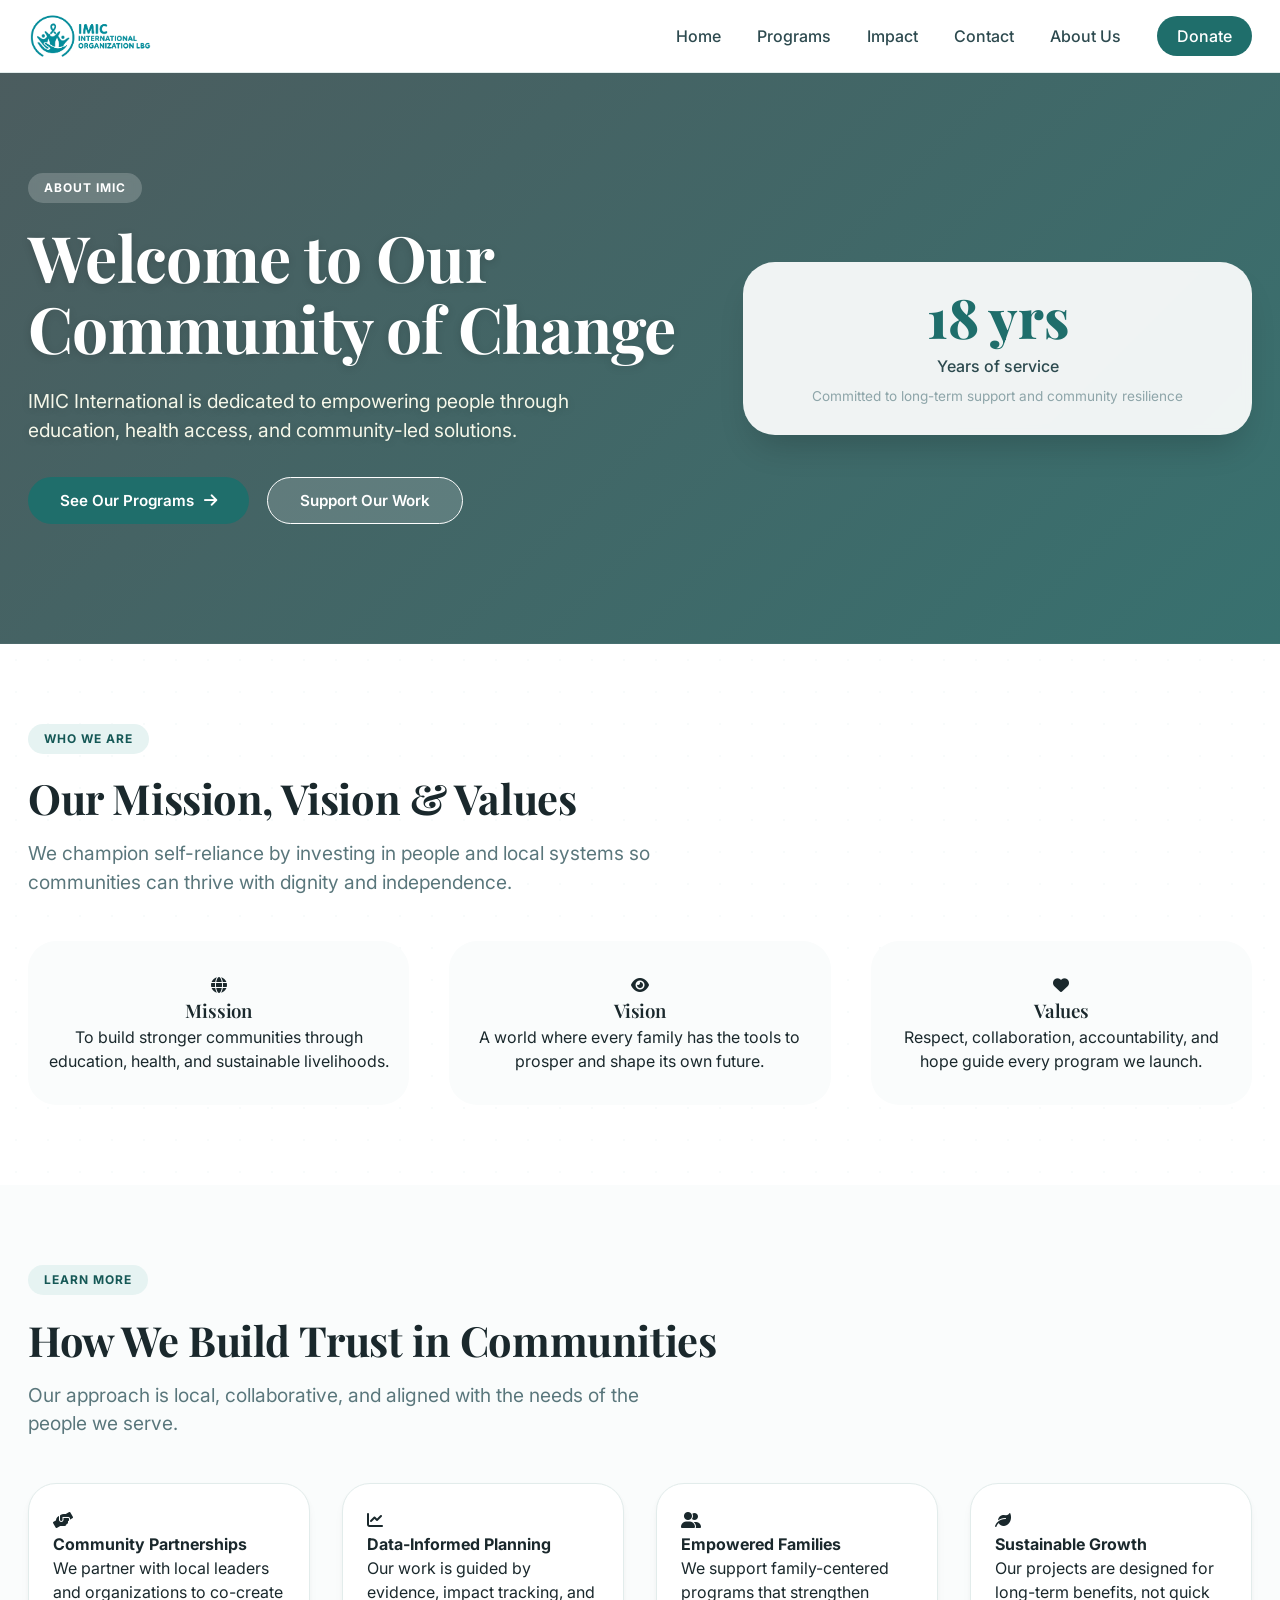
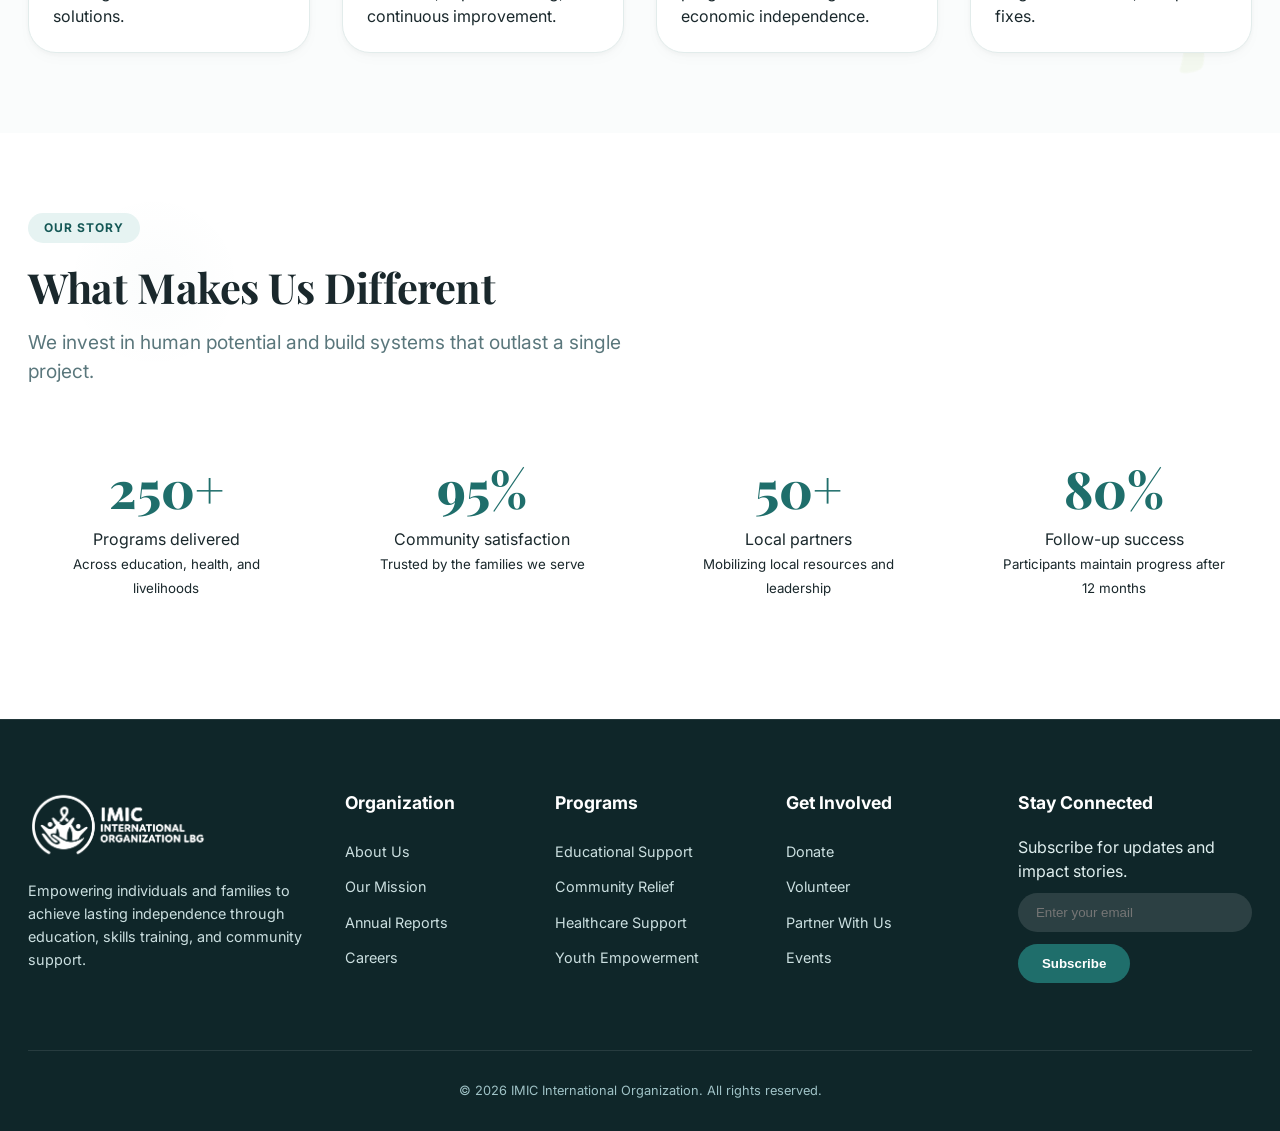
==== about.html @ 266894a5 "other pages added" ====
<!DOCTYPE html>
<html lang="en">
<head>
  <meta charset="UTF-8" />
  <meta name="viewport" content="width=device-width, initial-scale=1.0, viewport-fit=cover" />
  <meta name="description" content="About IMIC International Organization — our mission, values, and community-centered approach to sustainable change." />
  <title>IMIC | About Us</title>
  <link rel="preconnect" href="https://fonts.googleapis.com">
  <link rel="preconnect" href="https://fonts.gstatic.com" crossorigin>
  <link href="https://fonts.googleapis.com/css2?family=Inter:opsz,wght@14..32,300;14..32,400;14..32,500;14..32,600;14..32,700;14..32,800&family=Playfair+Display:ital,wght@0,400;0,500;0,600;0,700;1,400&display=swap" rel="stylesheet">
  <link rel="stylesheet" href="https://cdnjs.cloudflare.com/ajax/libs/font-awesome/6.0.0-beta3/css/all.min.css">
  <link rel="stylesheet" href="./styles.css">
</head>
<body>
<header class="navbar">
  <div class="container nav-container">
    <div class="logo">
      <a href="index.html"><img src="./logo-full-colour.png" alt="IMIC Logo"></a>
    </div>
    <button class="mobile-toggle" id="mobileToggle" aria-label="Menu"><i class="fas fa-bars"></i></button>
    <div class="nav-links" id="navLinks">
      <a href="index.html">Home</a>
      <a href="programs.html">Programs</a>
      <a href="impact.html">Impact</a>
      <a href="contact.html">Contact</a>
      <a href="about.html">About Us</a>
      <a href="donate.html" class="donate-nav">Donate</a>
    </div>
  </div>
</header>
<main>
  <section class="hero" style="background-image: linear-gradient(135deg, rgba(15,38,41,0.75) 0%, rgba(21,88,86,0.85) 100%), url('https://images.pexels.com/photos/415829/pexels-photo-415829.jpeg');">
    <div class="container hero-grid" data-reveal>
      <div class="hero-content">
        <div class="badge">About IMIC</div>
        <h1>Welcome to Our Community of Change</h1>
        <p>IMIC International is dedicated to empowering people through education, health access, and community-led solutions.</p>
        <div class="hero-buttons">
          <a href="programs.html" class="btn">See Our Programs <i class="fas fa-arrow-right"></i></a>
          <a href="donate.html" class="btn btn-outline" style="background: rgba(255,255,255,0.15); border-color: white; color: white;">Support Our Work</a>
        </div>
      </div>
      <div class="hero-stat">
        <div class="stat-number counter" data-target="18" data-suffix=" yrs">0</div>
        <div class="stat-label">Years of service</div>
        <div class="stat-desc">Committed to long-term support and community resilience</div>
      </div>
    </div>
  </section>
  <section class="section approach">
    <div class="container" data-reveal>
      <div class="badge">Who we are</div>
      <h2 class="section-title">Our Mission, Vision & Values</h2>
      <p class="section-sub">We champion self-reliance by investing in people and local systems so communities can thrive with dignity and independence.</p>
      <div class="approach-grid">
        <div class="approach-card"><i class="fas fa-globe"></i><h3>Mission</h3><p>To build stronger communities through education, health, and sustainable livelihoods.</p></div>
        <div class="approach-card"><i class="fas fa-eye"></i><h3>Vision</h3><p>A world where every family has the tools to prosper and shape its own future.</p></div>
        <div class="approach-card"><i class="fas fa-heart"></i><h3>Values</h3><p>Respect, collaboration, accountability, and hope guide every program we launch.</p></div>
      </div>
    </div>
  </section>
  <section class="section programs">
    <div class="container" data-reveal>
      <div class="badge">Learn more</div>
      <h2 class="section-title">How We Build Trust in Communities</h2>
      <p class="section-sub">Our approach is local, collaborative, and aligned with the needs of the people we serve.</p>
      <div class="programs-grid">
        <div class="program-card"><i class="fas fa-hands-helping"></i><h4>Community Partnerships</h4><p>We partner with local leaders and organizations to co-create solutions.</p></div>
        <div class="program-card"><i class="fas fa-chart-line"></i><h4>Data-Informed Planning</h4><p>Our work is guided by evidence, impact tracking, and continuous improvement.</p></div>
        <div class="program-card"><i class="fas fa-user-friends"></i><h4>Empowered Families</h4><p>We support family-centered programs that strengthen economic independence.</p></div>
        <div class="program-card"><i class="fas fa-leaf"></i><h4>Sustainable Growth</h4><p>Our projects are designed for long-term benefits, not quick fixes.</p></div>
      </div>
    </div>
  </section>
  <section class="section impact-stats">
    <div class="container" data-reveal>
      <div class="badge">Our story</div>
      <h2 class="section-title">What Makes Us Different</h2>
      <p class="section-sub">We invest in human potential and build systems that outlast a single project.</p>
      <div class="stats-container">
        <div class="stat-block"><div class="stat-main">250+</div><div>Programs delivered</div><small>Across education, health, and livelihoods</small></div>
        <div class="stat-block"><div class="stat-main">95%</div><div>Community satisfaction</div><small>Trusted by the families we serve</small></div>
        <div class="stat-block"><div class="stat-main">50+</div><div>Local partners</div><small>Mobilizing local resources and leadership</small></div>
        <div class="stat-block"><div class="stat-main">80%</div><div>Follow-up success</div><small>Participants maintain progress after 12 months</small></div>
      </div>
    </div>
  </section>
</main>
<footer class="site-footer">
  <div class="container">
    <div class="footer-grid-modern">
      <div class="footer-brand">
        <img src="./logo-white.png" alt="IMIC Logo">
        <p>Empowering individuals and families to achieve lasting independence through education, skills training, and community support.</p>
      </div>
      <div class="footer-col"><h4>Organization</h4><a href="about.html">About Us</a><a href="impact.html">Our Mission</a><a href="index.html">Annual Reports</a><a href="contact.html">Careers</a></div>
      <div class="footer-col"><h4>Programs</h4><a href="programs.html">Educational Support</a><a href="programs.html">Community Relief</a><a href="programs.html">Healthcare Support</a><a href="programs.html">Youth Empowerment</a></div>
      <div class="footer-col"><h4>Get Involved</h4><a href="donate.html">Donate</a><a href="contact.html">Volunteer</a><a href="contact.html">Partner With Us</a><a href="donate.html">Events</a></div>
      <div class="footer-newsletter"><h4>Stay Connected</h4><p>Subscribe for updates and impact stories.</p><div class="newsletter-form"><input type="email" placeholder="Enter your email" id="newsEmail"><button id="subscribeBtn">Subscribe</button></div></div>
    </div>
    <div class="footer-bottom"><div>© <span id="year"></span> IMIC International Organization. All rights reserved.</div></div>
  </div>
</footer>
<script src="./script.js"></script>
</body>
</html>
---- styles.css ----
/* ---------- RESET & VARIABLES ---------- */
* {
  margin: 0;
  padding: 0;
  box-sizing: border-box;
}

:root {
  --bg-white: #ffffff;
  --bg-soft: #fafcfc;
  --accent: #1f6e6b;
  --accent-dark: #155856;
  --accent-light: #e6f3f2;
  --ink: #1a282c;
  --ink-light: #2d4a4f;
  --muted: #5a777c;
  --muted-soft: #8ea5a9;
  --border: #e2eceb;
  --shadow-sm: 0 6px 14px rgba(0, 0, 0, 0.02), 0 2px 4px rgba(0, 0, 0, 0.03);
  --shadow-md: 0 20px 35px -12px rgba(0, 0, 0, 0.08);
  --radius-card: 28px;
  --radius-btn: 60px;
  --footer-dark: #0f2629;
}

body {
  font-family: 'Inter', system-ui, -apple-system, sans-serif;
  background: var(--bg-white);
  color: var(--ink);
  line-height: 1.5;
  scroll-behavior: smooth;
}

img {
  max-width: 100%;
  display: block;
  object-fit: cover;
}

a {
  text-decoration: none;
  color: inherit;
}

.container {
  max-width: 1280px;
  margin: 0 auto;
  padding: 0 28px;
  position: relative;
  z-index: 2;
}

/* Typography */
h1, h2, h3, .serif-heading {
  font-family: 'Playfair Display', Georgia, serif;
  font-weight: 600;
  letter-spacing: -0.01em;
}

.badge {
  display: inline-block;
  background: var(--accent-light);
  color: var(--accent-dark);
  font-size: 0.75rem;
  font-weight: 700;
  text-transform: uppercase;
  letter-spacing: 0.08em;
  padding: 6px 16px;
  border-radius: 40px;
  margin-bottom: 1.2rem;
}

.section {
  padding: 80px 0;
  position: relative;
  overflow: hidden;
}

.section-title {
  font-size: 2.6rem;
  font-weight: 700;
  line-height: 1.2;
  margin-bottom: 1rem;
  color: var(--ink);
}

.section-sub {
  font-size: 1.2rem;
  color: var(--muted);
  max-width: 650px;
  margin-bottom: 2.8rem;
}

/* Buttons */
.btn {
  display: inline-flex;
  align-items: center;
  gap: 10px;
  background: var(--accent);
  color: white;
  font-weight: 600;
  padding: 12px 32px;
  border-radius: var(--radius-btn);
  transition: all 0.25s;
  border: none;
  cursor: pointer;
  font-size: 0.95rem;
  line-height: 1.4;
}

.btn-outline {
  background: transparent;
  color: var(--accent);
  border: 1.5px solid var(--accent);
}

.btn-outline:hover {
  background: rgba(31, 110, 107, 0.06);
  transform: translateY(-2px);
}

.btn-light {
  background: white;
  color: var(--accent-dark);
  box-shadow: var(--shadow-sm);
}

.btn-light:hover {
  background: var(--bg-soft);
  transform: translateY(-2px);
}

.btn:hover {
  background: var(--accent-dark);
  transform: translateY(-2px);
}

/* ----- NAVBAR ----- */
.navbar {
  position: sticky;
  top: 0;
  background: rgba(255, 255, 255, 0.92);
  backdrop-filter: blur(14px);
  z-index: 100;
  border-bottom: 1px solid var(--border);
  padding: 12px 0;
}

.nav-container {
  display: flex;
  justify-content: space-between;
  align-items: center;
  flex-wrap: wrap;
}

.logo {
  display: flex;
  align-items: center;
}

.logo img {
  height: 48px;
  width: auto;
  max-width: 180px;
  object-fit: contain;
}

.nav-links {
  display: flex;
  gap: 36px;
  align-items: center;
}

.nav-links a {
  font-weight: 500;
  color: var(--ink-light);
  transition: color 0.2s;
}

.nav-links a:hover {
  color: var(--accent);
}

.donate-nav {
  background: var(--accent);
  color: white !important;
  padding: 8px 20px;
  border-radius: 40px;
  font-weight: 600;
}

.donate-nav:hover {
  background: var(--accent-dark);
  transform: translateY(-1px);
}

.mobile-toggle {
  display: none;
  font-size: 1.6rem;
  background: none;
  border: none;
  color: var(--ink);
  cursor: pointer;
}

/* ----- HERO ----- */
.hero {
  background: linear-gradient(135deg, rgba(15,38,41,0.65) 0%, rgba(21,88,86,0.75) 100%), url('https://images.pexels.com/photos/30415852/pexels-photo-30415852.jpeg');
  background-size: cover;
  background-position: center 35%;
  background-repeat: no-repeat;
  padding: 100px 0 120px;
  position: relative;
  color: white;
}

.hero .badge {
  background: rgba(255, 255, 255, 0.2);
  color: white;
  backdrop-filter: blur(4px);
}

.hero-content h1,
.hero-content p {
  color: white;
  text-shadow: 0 2px 8px rgba(0,0,0,0.15);
}

.hero-content p {
  color: rgba(255,255,240,0.95);
}

.hero-stat {
  background: rgba(255, 255, 255, 0.92);
  backdrop-filter: blur(4px);
  border: none;
  box-shadow: 0 20px 35px -12px rgba(0, 0, 0, 0.2);
}

.hero-grid {
  display: flex;
  flex-wrap: wrap;
  align-items: center;
  justify-content: space-between;
  gap: 48px;
}

.hero-content {
  flex: 1.2;
}

.hero-content h1 {
  font-size: clamp(42px, 5vw, 68px);
  font-weight: 700;
  line-height: 1.1;
  margin-bottom: 24px;
}

.hero-content p {
  font-size: 1.2rem;
  max-width: 550px;
  margin-bottom: 32px;
}

.hero-buttons {
  display: flex;
  flex-wrap: wrap;
  gap: 18px;
}

.hero-stat {
  flex: 0.8;
  padding: 28px 32px;
  border-radius: 32px;
  text-align: center;
}

.stat-number {
  font-family: 'Playfair Display', serif;
  font-size: 3.4rem;
  font-weight: 800;
  color: var(--accent);
  line-height: 1;
}

.stat-label {
  font-weight: 500;
  color: var(--ink-light);
  margin-top: 10px;
}

.stat-desc {
  font-size: 0.85rem;
  color: var(--muted-soft);
  margin-top: 8px;
}

/* ----- DECORATIVE ILLUSTRATIONS (subtle organic shapes & patterns) ----- */
.bg-blob-1 {
  position: absolute;
  top: 20%;
  left: -5%;
  width: 300px;
  height: 300px;
  background: radial-gradient(circle, rgba(31,110,107,0.03) 0%, rgba(31,110,107,0) 70%);
  border-radius: 50%;
  z-index: 0;
  pointer-events: none;
}

.bg-blob-2 {
  position: absolute;
  bottom: 10%;
  right: -2%;
  width: 400px;
  height: 400px;
  background: radial-gradient(circle, rgba(31,110,107,0.04) 0%, rgba(31,110,107,0) 70%);
  border-radius: 60% 40% 50% 50%;
  filter: blur(40px);
  z-index: 0;
  pointer-events: none;
}

.bg-blob-3 {
  position: absolute;
  top: 40%;
  right: 15%;
  width: 200px;
  height: 200px;
  background: radial-gradient(circle, rgba(230,243,242,0.5) 0%, rgba(230,243,242,0) 80%);
  border-radius: 50%;
  filter: blur(30px);
  z-index: 0;
}

.wave-divider {
  position: absolute;
  bottom: 0;
  left: 0;
  width: 100%;
  height: 60px;
  background: url('data:image/svg+xml;utf8,<svg xmlns="http://www.w3.org/2000/svg" viewBox="0 0 1200 120" preserveAspectRatio="none"><path d="M0,0V46.29c47.79,22.2,103.59,32.17,158,28,70.36-5.37,136.33-33.31,206.8-37.5C438.64,32.43,512.34,53.67,583,72.05c69.27,18,138.3,24.88,209.4,13.08,36.15-6,69.85-17.84,104.45-29.34C989.49,25,1113-14.29,1200,52.47V0Z" fill="%23fafcfc" opacity="0.6"></path></svg>');
  background-size: cover;
  background-repeat: no-repeat;
  pointer-events: none;
  z-index: 1;
}

/* approach section subtle pattern */
.approach::before {
  content: '';
  position: absolute;
  top: 0;
  left: 0;
  width: 100%;
  height: 100%;
  background-image: radial-gradient(var(--accent-light) 1px, transparent 1px);
  background-size: 32px 32px;
  opacity: 0.3;
  pointer-events: none;
  z-index: 0;
}

/* Programs section leaf / abstract illustration */
.programs::after {
  content: '🌱';
  font-size: 140px;
  position: absolute;
  bottom: 20px;
  right: 20px;
  opacity: 0.06;
  pointer-events: none;
  transform: rotate(-10deg);
  font-family: monospace;
}

/* Impact section small floating circles */
.impact-stats {
  position: relative;
}
.impact-stats::before {
  content: '';
  position: absolute;
  top: 10%;
  left: 5%;
  width: 180px;
  height: 180px;
  background: radial-gradient(circle, rgba(31,110,107,0.02) 0%, transparent 70%);
  border-radius: 50%;
  z-index: 0;
}

/* gallery section soft brush stroke */
.gallery::before {
  content: '';
  position: absolute;
  bottom: 0;
  left: 0;
  width: 100%;
  height: 100%;
  background: url('data:image/svg+xml;utf8,<svg xmlns="http://www.w3.org/2000/svg" viewBox="0 0 200 200" opacity="0.05"><path fill="%231f6e6b" d="M42.5,58.3c8.5-11,19.2-18.4,32.5-22.6c13.2-4.2,27.1-4.8,40.5-1.4c13.4,3.4,25.5,10.5,35.1,20.5c9.6,10,16.8,22.4,20.5,36c3.7,13.6,3.5,28.4-0.5,41.8c-4,13.4-11.5,25.2-21.5,34.5c-10,9.3-22.2,16.2-35.9,19.5c-13.7,3.3-28.7,3-42.5-0.8c-13.8-3.8-26-11.2-36-21.5c-10-10.3-17.3-23.2-21-37.5c-3.7-14.3-3.7-30,0-44c3.7-14,11-26.4,21.5-36C32,68,36.5,62.5,42.5,58.3z"/></svg>') repeat;
  background-size: 45px;
  pointer-events: none;
  opacity: 0.2;
  z-index: 0;
}

/* Approach Section (4 pillars) */
.approach {
  background: var(--bg-white);
  position: relative;
}

.approach-grid {
  display: grid;
  grid-template-columns: repeat(auto-fit, minmax(240px, 1fr));
  gap: 40px;
  margin-top: 20px;
  position: relative;
  z-index: 2;
}

.approach-card {
  text-align: center;
  padding: 32px 16px;
  background: var(--bg-soft);
  border-radius: 28px;
  transition: all 0.25s;
  backdrop-filter: blur(2px);
}

/* Programs Section */
.programs {
  background: var(--bg-soft);
  position: relative;
}

.programs-grid {
  display: grid;
  grid-template-columns: repeat(auto-fill, minmax(280px, 1fr));
  gap: 32px;
  margin-top: 16px;
  position: relative;
  z-index: 2;
}

.program-card {
  background: white;
  border-radius: 28px;
  padding: 24px;
  box-shadow: var(--shadow-sm);
  border: 1px solid var(--border);
  transition: all 0.25s;
}

/* Impact Metrics */
.impact-stats {
  background: white;
  position: relative;
}

.stats-container {
  display: grid;
  grid-template-columns: repeat(auto-fit, minmax(200px, 1fr));
  gap: 40px;
  text-align: center;
  margin: 40px 0 20px;
  position: relative;
  z-index: 2;
}

.stat-block {
  padding: 20px;
}

.stat-main {
  font-family: 'Playfair Display', serif;
  font-size: 3.2rem;
  font-weight: 800;
  color: var(--accent);
}

.impact-note {
  background: var(--bg-soft);
  border-radius: 48px;
  padding: 40px;
  margin-top: 48px;
  text-align: center;
  position: relative;
  z-index: 2;
}

/* GALLERY CAROUSEL */
.gallery {
  background: var(--bg-soft);
  position: relative;
}

.carousel-wrapper {
  position: relative;
  width: 100%;
  overflow: hidden;
  border-radius: 32px;
  background: #f0f3f3;
  margin-top: 20px;
  z-index: 2;
}

.carousel-track {
  display: flex;
  transition: transform 0.5s cubic-bezier(0.2, 0.9, 0.4, 1);
  gap: 24px;
}

.carousel-slide {
  flex: 0 0 calc((100% - 48px) / 3);
  aspect-ratio: 4 / 3;
  border-radius: 24px;
  overflow: hidden;
  box-shadow: var(--shadow-sm);
}

.carousel-slide img {
  width: 100%;
  height: 100%;
  object-fit: cover;
  transition: transform 0.4s;
}

.carousel-btn {
  position: absolute;
  top: 50%;
  transform: translateY(-50%);
  background: rgba(0, 0, 0, 0.5);
  backdrop-filter: blur(8px);
  color: white;
  border: none;
  font-size: 1.6rem;
  cursor: pointer;
  padding: 12px 16px;
  border-radius: 60px;
  transition: all 0.2s;
  z-index: 5;
}

.carousel-btn:hover {
  background: var(--accent);
}

.carousel-btn-prev { left: 20px; }
.carousel-btn-next { right: 20px; }

.carousel-dots {
  display: flex;
  justify-content: center;
  gap: 12px;
  margin-top: 32px;
  z-index: 2;
  position: relative;
}

.dot {
  width: 10px;
  height: 10px;
  background: #cbdcdd;
  border-radius: 50%;
  cursor: pointer;
}

.dot.active {
  background: var(--accent);
  width: 28px;
  border-radius: 12px;
}

/* Responsive carousel */
@media (max-width: 1000px) {
  .carousel-slide { flex: 0 0 calc((100% - 24px) / 2); }
}
@media (max-width: 700px) {
  .carousel-slide { flex: 0 0 100%; }
  .carousel-btn { font-size: 1.2rem; padding: 8px 12px; }
}

/* CTA Section */
.cta-section {
  background: linear-gradient(115deg, #ffffff 0%, #f2f7f6 100%);
  text-align: center;
  position: relative;
}
.cta-section::after {
  content: '✦';
  font-size: 180px;
  position: absolute;
  bottom: 0;
  left: 10%;
  opacity: 0.03;
  pointer-events: none;
  font-weight: 100;
}

.cta-box {
  max-width: 800px;
  margin: 0 auto;
  position: relative;
  z-index: 2;
}

/* FOOTER */
.site-footer {
  background: var(--footer-dark);
  color: #e0efef;
  padding: 70px 0 30px;
  border-top: 1px solid rgba(255, 255, 255, 0.08);
}

.footer-grid-modern {
  display: grid;
  grid-template-columns: 1.3fr 0.8fr 0.9fr 0.9fr 1.1fr;
  gap: 40px;
  margin-bottom: 55px;
}

.footer-brand img {
  max-width: 180px;
  height: auto;
  margin-bottom: 20px;
  object-fit: contain;
}

.footer-brand p {
  line-height: 1.6;
  margin-bottom: 24px;
  color: #cbdfe0;
  font-size: 0.9rem;
  max-width: 280px;
}

.contact-info p {
  display: flex;
  align-items: center;
  gap: 12px;
  margin-bottom: 12px;
  font-size: 0.9rem;
  color: #cbdfe0;
}

.contact-info i {
  width: 24px;
  color: var(--accent-light);
}

.footer-col h4 {
  font-size: 1.1rem;
  font-weight: 700;
  margin-bottom: 24px;
  color: white;
}

.footer-col a {
  display: block;
  color: #cbdfe0;
  margin-bottom: 14px;
  font-size: 0.9rem;
}

.footer-col a:hover { color: white; transform: translateX(3px); display: inline-block; }

.footer-newsletter h4 {
  font-size: 1.1rem;
  font-weight: 700;
  margin-bottom: 18px;
  color: white;
}

.newsletter-form {
  display: flex;
  flex-wrap: wrap;
  gap: 12px;
  margin-top: 10px;
}

.newsletter-form input {
  flex: 1;
  padding: 12px 18px;
  border-radius: 60px;
  border: none;
  background: rgba(255, 255, 255, 0.12);
  color: white;
}

.newsletter-form button {
  background: var(--accent);
  border: none;
  padding: 12px 24px;
  border-radius: 60px;
  color: white;
  font-weight: 600;
  cursor: pointer;
}

.social-icons {
  display: flex;
  gap: 18px;
  margin-top: 24px;
}

.social-icons a {
  background: rgba(255, 255, 255, 0.1);
  width: 38px;
  height: 38px;
  border-radius: 50%;
  display: inline-flex;
  align-items: center;
  justify-content: center;
  transition: all 0.25s;
}

.social-icons a:hover {
  background: var(--accent);
  transform: translateY(-3px);
}

.footer-bottom {
  border-top: 1px solid rgba(255, 255, 255, 0.1);
  padding-top: 30px;
  text-align: center;
  font-size: 0.8rem;
  color: #9fc2c6;
}

/* Responsive */
@media (max-width: 1100px) { .footer-grid-modern { grid-template-columns: repeat(2, 1fr); gap: 40px; } }
@media (max-width: 760px) { .footer-grid-modern { grid-template-columns: 1fr; } }
@media (max-width: 900px) {
  .nav-links {
    display: none;
    flex-direction: column;
    width: 100%;
    background: white;
    padding: 24px;
    border-radius: 28px;
    margin-top: 20px;
  }
  .nav-links.show { display: flex; }
  .mobile-toggle { display: block; }
  .hero-grid { flex-direction: column; }
  .section-title { font-size: 2rem; }
}

/* Reveal animation */
[data-reveal] {
  opacity: 0;
  transform: translateY(20px);
  transition: opacity 0.7s ease, transform 0.7s ease;
}
.revealed { opacity: 1; transform: translateY(0); }
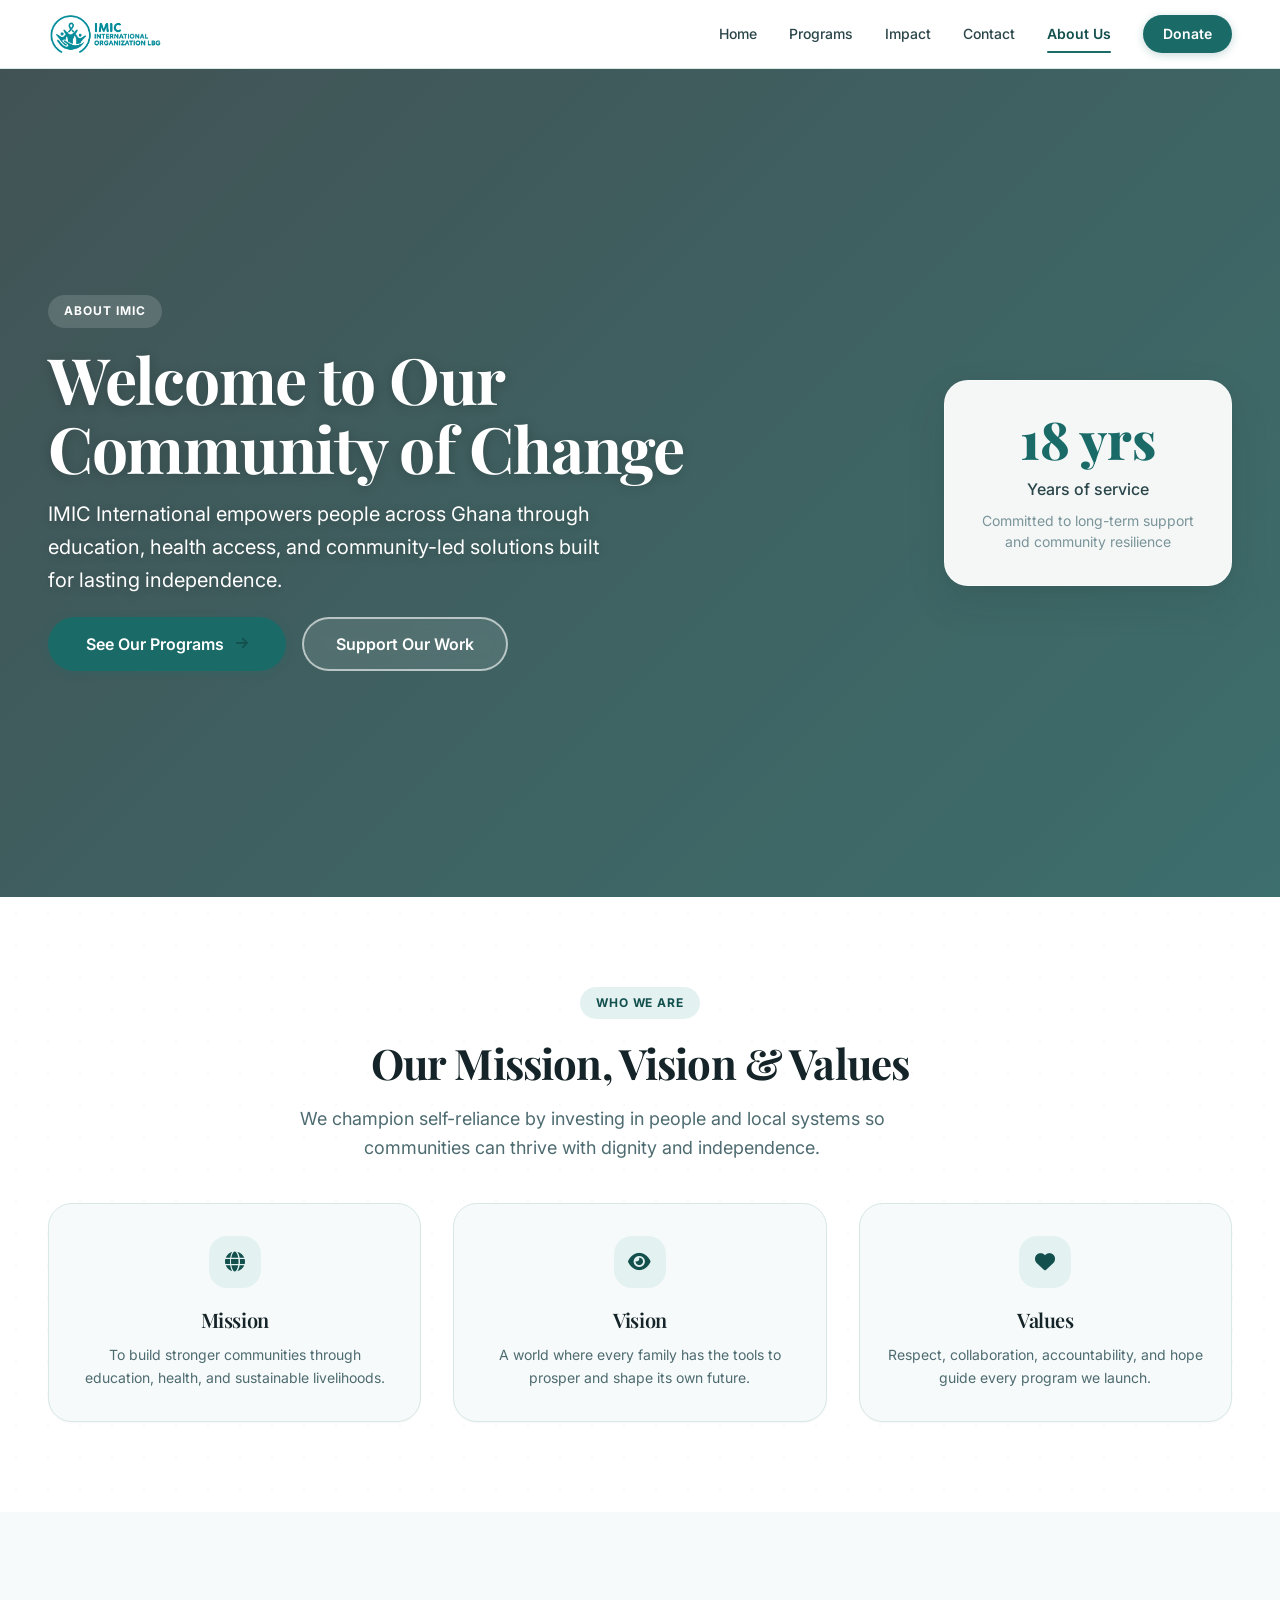
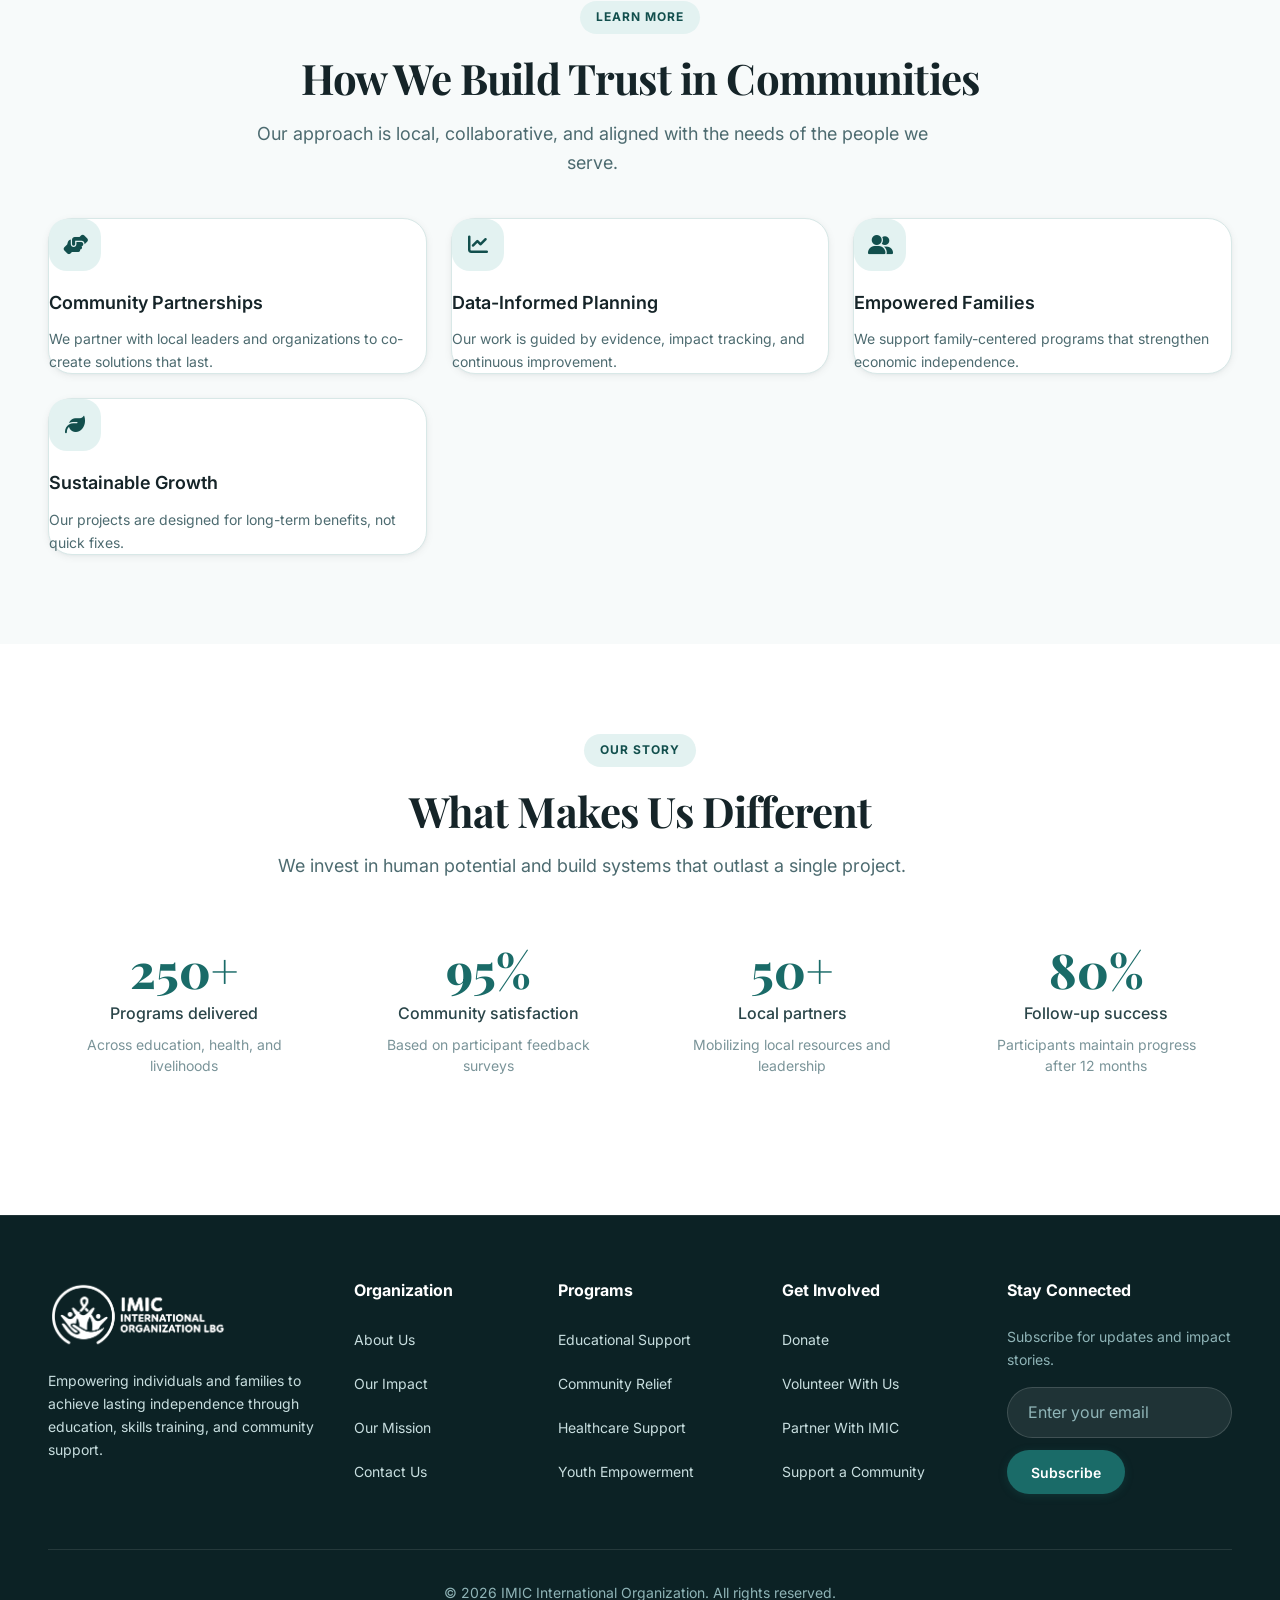
==== commit 87983b24: "redid UI with minor info changes" ====
--- a/about.html
+++ b/about.html
@@ -3,41 +3,49 @@
 <head>
   <meta charset="UTF-8" />
   <meta name="viewport" content="width=device-width, initial-scale=1.0, viewport-fit=cover" />
-  <meta name="description" content="About IMIC International Organization — our mission, values, and community-centered approach to sustainable change." />
+  <meta name="description" content="About IMIC International Organization — our mission, values, and community-centered approach to sustainable change in Ghana." />
   <title>IMIC | About Us</title>
   <link rel="preconnect" href="https://fonts.googleapis.com">
   <link rel="preconnect" href="https://fonts.gstatic.com" crossorigin>
-  <link href="https://fonts.googleapis.com/css2?family=Inter:opsz,wght@14..32,300;14..32,400;14..32,500;14..32,600;14..32,700;14..32,800&family=Playfair+Display:ital,wght@0,400;0,500;0,600;0,700;1,400&display=swap" rel="stylesheet">
-  <link rel="stylesheet" href="https://cdnjs.cloudflare.com/ajax/libs/font-awesome/6.0.0-beta3/css/all.min.css">
+  <link href="https://fonts.googleapis.com/css2?family=Inter:opsz,wght@14..32,400;14..32,500;14..32,600;14..32,700&family=Playfair+Display:wght@600;700&display=swap" rel="stylesheet">
+  <link rel="stylesheet" href="https://cdnjs.cloudflare.com/ajax/libs/font-awesome/6.5.1/css/all.min.css" crossorigin="anonymous">
   <link rel="stylesheet" href="./styles.css">
 </head>
 <body>
-<header class="navbar">
+
+<a href="#main-content" class="skip-link">Skip to main content</a>
+
+<header class="navbar" role="banner">
   <div class="container nav-container">
     <div class="logo">
-      <a href="index.html"><img src="./logo-full-colour.png" alt="IMIC Logo"></a>
+      <a href="index.html" aria-label="IMIC International — Home">
+        <img src="./logo-full-colour.png" alt="IMIC International Organization" width="180" height="48">
+      </a>
     </div>
-    <button class="mobile-toggle" id="mobileToggle" aria-label="Menu"><i class="fas fa-bars"></i></button>
-    <div class="nav-links" id="navLinks">
+    <button class="mobile-toggle" id="mobileToggle" type="button" aria-label="Open menu" aria-controls="navLinks" aria-expanded="false">
+      <i class="fas fa-bars" aria-hidden="true"></i>
+    </button>
+    <nav class="nav-links" id="navLinks" role="navigation" aria-label="Main navigation">
       <a href="index.html">Home</a>
       <a href="programs.html">Programs</a>
       <a href="impact.html">Impact</a>
       <a href="contact.html">Contact</a>
       <a href="about.html">About Us</a>
       <a href="donate.html" class="donate-nav">Donate</a>
-    </div>
+    </nav>
   </div>
 </header>
-<main>
-  <section class="hero" style="background-image: linear-gradient(135deg, rgba(15,38,41,0.75) 0%, rgba(21,88,86,0.85) 100%), url('https://images.pexels.com/photos/415829/pexels-photo-415829.jpeg');">
+
+<main id="main-content">
+  <section class="hero hero--about" aria-labelledby="hero-heading">
     <div class="container hero-grid" data-reveal>
       <div class="hero-content">
         <div class="badge">About IMIC</div>
-        <h1>Welcome to Our Community of Change</h1>
-        <p>IMIC International is dedicated to empowering people through education, health access, and community-led solutions.</p>
+        <h1 id="hero-heading">Welcome to Our Community of Change</h1>
+        <p class="hero-lead">IMIC International empowers people across Ghana through education, health access, and community-led solutions built for lasting independence.</p>
         <div class="hero-buttons">
-          <a href="programs.html" class="btn">See Our Programs <i class="fas fa-arrow-right"></i></a>
-          <a href="donate.html" class="btn btn-outline" style="background: rgba(255,255,255,0.15); border-color: white; color: white;">Support Our Work</a>
+          <a href="programs.html" class="btn btn-lg">See Our Programs <i class="fas fa-arrow-right" aria-hidden="true"></i></a>
+          <a href="donate.html" class="btn btn-outline-light btn-lg">Support Our Work</a>
         </div>
       </div>
       <div class="hero-stat">
@@ -47,60 +55,124 @@
       </div>
     </div>
   </section>
-  <section class="section approach">
+
+  <section class="section approach" aria-labelledby="mission-heading">
     <div class="container" data-reveal>
-      <div class="badge">Who we are</div>
-      <h2 class="section-title">Our Mission, Vision & Values</h2>
-      <p class="section-sub">We champion self-reliance by investing in people and local systems so communities can thrive with dignity and independence.</p>
+      <div class="section-header">
+        <div class="badge">Who we are</div>
+        <h2 id="mission-heading" class="section-title">Our Mission, Vision &amp; Values</h2>
+        <p class="section-sub">We champion self-reliance by investing in people and local systems so communities can thrive with dignity and independence.</p>
+      </div>
       <div class="approach-grid">
-        <div class="approach-card"><i class="fas fa-globe"></i><h3>Mission</h3><p>To build stronger communities through education, health, and sustainable livelihoods.</p></div>
-        <div class="approach-card"><i class="fas fa-eye"></i><h3>Vision</h3><p>A world where every family has the tools to prosper and shape its own future.</p></div>
-        <div class="approach-card"><i class="fas fa-heart"></i><h3>Values</h3><p>Respect, collaboration, accountability, and hope guide every program we launch.</p></div>
+        <article class="approach-card">
+          <div class="card-icon" aria-hidden="true"><i class="fas fa-globe"></i></div>
+          <h3>Mission</h3>
+          <p>To build stronger communities through education, health, and sustainable livelihoods.</p>
+        </article>
+        <article class="approach-card">
+          <div class="card-icon" aria-hidden="true"><i class="fas fa-eye"></i></div>
+          <h3>Vision</h3>
+          <p>A world where every family has the tools to prosper and shape its own future.</p>
+        </article>
+        <article class="approach-card">
+          <div class="card-icon" aria-hidden="true"><i class="fas fa-heart"></i></div>
+          <h3>Values</h3>
+          <p>Respect, collaboration, accountability, and hope guide every program we launch.</p>
+        </article>
       </div>
     </div>
   </section>
-  <section class="section programs">
+
+  <section class="section programs" aria-labelledby="trust-heading">
     <div class="container" data-reveal>
-      <div class="badge">Learn more</div>
-      <h2 class="section-title">How We Build Trust in Communities</h2>
-      <p class="section-sub">Our approach is local, collaborative, and aligned with the needs of the people we serve.</p>
+      <div class="section-header">
+        <div class="badge">Learn more</div>
+        <h2 id="trust-heading" class="section-title">How We Build Trust in Communities</h2>
+        <p class="section-sub">Our approach is local, collaborative, and aligned with the needs of the people we serve.</p>
+      </div>
       <div class="programs-grid">
-        <div class="program-card"><i class="fas fa-hands-helping"></i><h4>Community Partnerships</h4><p>We partner with local leaders and organizations to co-create solutions.</p></div>
-        <div class="program-card"><i class="fas fa-chart-line"></i><h4>Data-Informed Planning</h4><p>Our work is guided by evidence, impact tracking, and continuous improvement.</p></div>
-        <div class="program-card"><i class="fas fa-user-friends"></i><h4>Empowered Families</h4><p>We support family-centered programs that strengthen economic independence.</p></div>
-        <div class="program-card"><i class="fas fa-leaf"></i><h4>Sustainable Growth</h4><p>Our projects are designed for long-term benefits, not quick fixes.</p></div>
+        <article class="program-card">
+          <div class="card-icon" aria-hidden="true"><i class="fas fa-hands-helping"></i></div>
+          <h4>Community Partnerships</h4>
+          <p>We partner with local leaders and organizations to co-create solutions that last.</p>
+        </article>
+        <article class="program-card">
+          <div class="card-icon" aria-hidden="true"><i class="fas fa-chart-line"></i></div>
+          <h4>Data-Informed Planning</h4>
+          <p>Our work is guided by evidence, impact tracking, and continuous improvement.</p>
+        </article>
+        <article class="program-card">
+          <div class="card-icon" aria-hidden="true"><i class="fas fa-user-friends"></i></div>
+          <h4>Empowered Families</h4>
+          <p>We support family-centered programs that strengthen economic independence.</p>
+        </article>
+        <article class="program-card">
+          <div class="card-icon" aria-hidden="true"><i class="fas fa-leaf"></i></div>
+          <h4>Sustainable Growth</h4>
+          <p>Our projects are designed for long-term benefits, not quick fixes.</p>
+        </article>
       </div>
     </div>
   </section>
-  <section class="section impact-stats">
+
+  <section class="section impact-stats" aria-labelledby="different-heading">
     <div class="container" data-reveal>
-      <div class="badge">Our story</div>
-      <h2 class="section-title">What Makes Us Different</h2>
-      <p class="section-sub">We invest in human potential and build systems that outlast a single project.</p>
+      <div class="section-header">
+        <div class="badge">Our story</div>
+        <h2 id="different-heading" class="section-title">What Makes Us Different</h2>
+        <p class="section-sub">We invest in human potential and build systems that outlast a single project.</p>
+      </div>
       <div class="stats-container">
         <div class="stat-block"><div class="stat-main">250+</div><div>Programs delivered</div><small>Across education, health, and livelihoods</small></div>
-        <div class="stat-block"><div class="stat-main">95%</div><div>Community satisfaction</div><small>Trusted by the families we serve</small></div>
+        <div class="stat-block"><div class="stat-main">95%</div><div>Community satisfaction</div><small>Based on participant feedback surveys</small></div>
         <div class="stat-block"><div class="stat-main">50+</div><div>Local partners</div><small>Mobilizing local resources and leadership</small></div>
         <div class="stat-block"><div class="stat-main">80%</div><div>Follow-up success</div><small>Participants maintain progress after 12 months</small></div>
       </div>
     </div>
   </section>
 </main>
-<footer class="site-footer">
+
+<footer class="site-footer" role="contentinfo">
   <div class="container">
     <div class="footer-grid-modern">
       <div class="footer-brand">
-        <img src="./logo-white.png" alt="IMIC Logo">
+        <img src="./logo-white.png" alt="IMIC International Organization" width="180" height="48" loading="lazy">
         <p>Empowering individuals and families to achieve lasting independence through education, skills training, and community support.</p>
       </div>
-      <div class="footer-col"><h4>Organization</h4><a href="about.html">About Us</a><a href="impact.html">Our Mission</a><a href="index.html">Annual Reports</a><a href="contact.html">Careers</a></div>
-      <div class="footer-col"><h4>Programs</h4><a href="programs.html">Educational Support</a><a href="programs.html">Community Relief</a><a href="programs.html">Healthcare Support</a><a href="programs.html">Youth Empowerment</a></div>
-      <div class="footer-col"><h4>Get Involved</h4><a href="donate.html">Donate</a><a href="contact.html">Volunteer</a><a href="contact.html">Partner With Us</a><a href="donate.html">Events</a></div>
-      <div class="footer-newsletter"><h4>Stay Connected</h4><p>Subscribe for updates and impact stories.</p><div class="newsletter-form"><input type="email" placeholder="Enter your email" id="newsEmail"><button id="subscribeBtn">Subscribe</button></div></div>
+      <div class="footer-col">
+        <h4>Organization</h4>
+        <a href="about.html">About Us</a>
+        <a href="impact.html">Our Impact</a>
+        <a href="about.html">Our Mission</a>
+        <a href="contact.html">Contact Us</a>
+      </div>
+      <div class="footer-col">
+        <h4>Programs</h4>
+        <a href="programs.html">Educational Support</a>
+        <a href="programs.html">Community Relief</a>
+        <a href="programs.html">Healthcare Support</a>
+        <a href="programs.html">Youth Empowerment</a>
+      </div>
+      <div class="footer-col">
+        <h4>Get Involved</h4>
+        <a href="donate.html">Donate</a>
+        <a href="contact.html">Volunteer With Us</a>
+        <a href="contact.html">Partner With IMIC</a>
+        <a href="donate.html">Support a Community</a>
+      </div>
+      <div class="footer-newsletter">
+        <h4>Stay Connected</h4>
+        <p>Subscribe for updates and impact stories.</p>
+        <div class="newsletter-form">
+          <label for="newsEmail" class="sr-only">Email address</label>
+          <input type="email" id="newsEmail" placeholder="Enter your email" autocomplete="email" required>
+          <button type="button" id="subscribeBtn">Subscribe</button>
+        </div>
+      </div>
     </div>
     <div class="footer-bottom"><div>© <span id="year"></span> IMIC International Organization. All rights reserved.</div></div>
   </div>
 </footer>
-<script src="./script.js"></script>
+<script src="./script.js" defer></script>
 </body>
-</html>+</html>
--- a/styles.css
+++ b/styles.css
@@ -1,34 +1,125 @@
-/* ---------- RESET & VARIABLES ---------- */
-* {
+/* ============================================================
+   IMIC International — Design System
+   ============================================================ */
+
+/* ---------- RESET & TOKENS ---------- */
+*,
+*::before,
+*::after {
   margin: 0;
   padding: 0;
   box-sizing: border-box;
 }
 
 :root {
+  /* Colour */
   --bg-white: #ffffff;
-  --bg-soft: #fafcfc;
-  --accent: #1f6e6b;
-  --accent-dark: #155856;
-  --accent-light: #e6f3f2;
-  --ink: #1a282c;
-  --ink-light: #2d4a4f;
-  --muted: #5a777c;
-  --muted-soft: #8ea5a9;
-  --border: #e2eceb;
-  --shadow-sm: 0 6px 14px rgba(0, 0, 0, 0.02), 0 2px 4px rgba(0, 0, 0, 0.03);
-  --shadow-md: 0 20px 35px -12px rgba(0, 0, 0, 0.08);
-  --radius-card: 28px;
-  --radius-btn: 60px;
-  --footer-dark: #0f2629;
+  --bg-soft: #f7fafa;
+  --bg-muted: #eef4f4;
+  --accent: #1a6b68;
+  --accent-dark: #124f4d;
+  --accent-darker: #0d3d3b;
+  --accent-light: #e3f2f1;
+  --accent-subtle: rgba(26, 107, 104, 0.08);
+  --ink: #152428;
+  --ink-light: #2a4549;
+  --muted: #4d6b70;
+  --muted-soft: #7a9499;
+  --border: #d8e8e7;
+  --border-hover: rgba(26, 107, 104, 0.35);
+  --white: #ffffff;
+  --footer-dark: #0c2225;
+  --footer-text: #c8dedf;
+  --footer-muted: #8fb4b7;
+  --focus-ring: #1a6b68;
+  --focus-ring-offset: #ffffff;
+
+  /* Typography scale */
+  --font-sans: 'Inter', system-ui, -apple-system, sans-serif;
+  --font-display: 'Playfair Display', Georgia, serif;
+  --text-xs: 0.75rem;
+  --text-sm: 0.875rem;
+  --text-base: 1rem;
+  --text-md: 1.0625rem;
+  --text-lg: 1.125rem;
+  --text-xl: 1.25rem;
+  --text-2xl: 1.5rem;
+  --text-3xl: 2rem;
+  --text-4xl: clamp(2.25rem, 4.5vw, 3.25rem);
+  --text-hero: clamp(2.5rem, 5.5vw, 4rem);
+  --leading-tight: 1.15;
+  --leading-snug: 1.35;
+  --leading-normal: 1.55;
+  --leading-relaxed: 1.65;
+  --weight-regular: 400;
+  --weight-medium: 500;
+  --weight-semibold: 600;
+  --weight-bold: 700;
+  --weight-extrabold: 800;
+
+  /* Spacing scale */
+  --space-1: 0.25rem;
+  --space-2: 0.5rem;
+  --space-3: 0.75rem;
+  --space-4: 1rem;
+  --space-5: 1.25rem;
+  --space-6: 1.5rem;
+  --space-8: 2rem;
+  --space-10: 2.5rem;
+  --space-12: 3rem;
+  --space-16: 4rem;
+  --space-20: 5rem;
+  --gutter: clamp(1.5rem, 5vw, 3rem);
+  --section-y: clamp(4rem, 7vw, 6rem);
+
+  /* Radii */
+  --radius-sm: 12px;
+  --radius-md: 18px;
+  --radius-lg: 24px;
+  --radius-card: 24px;
+  --radius-btn: 999px;
+  --radius-pill: 999px;
+
+  /* Shadows */
+  --shadow-xs: 0 1px 2px rgba(21, 36, 40, 0.04);
+  --shadow-sm: 0 2px 8px rgba(21, 36, 40, 0.06), 0 1px 3px rgba(21, 36, 40, 0.04);
+  --shadow-md: 0 8px 24px rgba(21, 36, 40, 0.08), 0 2px 6px rgba(21, 36, 40, 0.04);
+  --shadow-lg: 0 16px 40px rgba(21, 36, 40, 0.1), 0 4px 12px rgba(21, 36, 40, 0.05);
+  --shadow-card-hover: 0 12px 32px rgba(26, 107, 104, 0.1), 0 4px 8px rgba(21, 36, 40, 0.04);
+  --shadow-btn: 0 2px 8px rgba(26, 107, 104, 0.25);
+  --shadow-btn-hover: 0 4px 16px rgba(26, 107, 104, 0.35);
+
+  /* Motion */
+  --ease-out: cubic-bezier(0.22, 1, 0.36, 1);
+  --ease-in-out: cubic-bezier(0.65, 0, 0.35, 1);
+  --duration-fast: 150ms;
+  --duration-base: 250ms;
+  --duration-slow: 400ms;
+}
+
+html {
+  scroll-behavior: smooth;
+  -webkit-text-size-adjust: 100%;
+}
+
+@media (prefers-reduced-motion: reduce) {
+  html { scroll-behavior: auto; }
+  *, *::before, *::after {
+    animation-duration: 0.01ms !important;
+    animation-iteration-count: 1 !important;
+    transition-duration: 0.01ms !important;
+  }
 }
 
 body {
-  font-family: 'Inter', system-ui, -apple-system, sans-serif;
+  font-family: var(--font-sans);
+  font-size: var(--text-base);
+  font-weight: var(--weight-regular);
   background: var(--bg-white);
   color: var(--ink);
-  line-height: 1.5;
-  scroll-behavior: smooth;
+  line-height: var(--leading-normal);
+  -webkit-font-smoothing: antialiased;
+  -moz-osx-font-smoothing: grayscale;
 }
 
 img {
@@ -42,124 +133,318 @@
   color: inherit;
 }
 
+/* ---------- ACCESSIBILITY ---------- */
+.skip-link {
+  position: absolute;
+  top: -100%;
+  left: var(--gutter);
+  z-index: 1000;
+  padding: var(--space-3) var(--space-6);
+  background: var(--accent);
+  color: var(--white);
+  font-weight: var(--weight-semibold);
+  font-size: var(--text-sm);
+  border-radius: var(--radius-sm);
+  box-shadow: var(--shadow-md);
+  transition: top var(--duration-fast) var(--ease-out);
+}
+
+.skip-link:focus {
+  top: var(--space-4);
+  outline: 2px solid var(--white);
+  outline-offset: 2px;
+}
+
+:focus-visible {
+  outline: 2px solid var(--focus-ring);
+  outline-offset: 3px;
+}
+
+:focus:not(:focus-visible) {
+  outline: none;
+}
+
+.sr-only {
+  position: absolute;
+  width: 1px;
+  height: 1px;
+  padding: 0;
+  margin: -1px;
+  overflow: hidden;
+  clip: rect(0, 0, 0, 0);
+  white-space: nowrap;
+  border: 0;
+}
+
+/* ---------- LAYOUT ---------- */
 .container {
+  width: 100%;
   max-width: 1280px;
-  margin: 0 auto;
-  padding: 0 28px;
+  margin-inline: auto;
+  padding-inline: var(--gutter);
   position: relative;
   z-index: 2;
 }
 
-/* Typography */
-h1, h2, h3, .serif-heading {
-  font-family: 'Playfair Display', Georgia, serif;
-  font-weight: 600;
-  letter-spacing: -0.01em;
-}
+.section {
+  padding-block: var(--section-y);
+  position: relative;
+  overflow: hidden;
+}
+
+.section-header {
+  margin-bottom: var(--space-10);
+  text-align: center;
+  max-width: 48rem;
+  margin-inline: auto;
+}
+
+.text-center {
+  text-align: center !important;
+  margin-inline: auto !important;
+}
+
+.section-header .section-sub {
+  margin-bottom: 0;
+}
+
+/* ---------- TYPOGRAPHY SYSTEM ---------- */
+h1, h2, h3 {
+  font-family: var(--font-display);
+  font-weight: var(--weight-semibold);
+  letter-spacing: -0.02em;
+  color: var(--ink);
+  line-height: var(--leading-tight);
+}
+
+h1 { font-size: var(--text-hero); font-weight: var(--weight-bold); }
+h2 { font-size: var(--text-4xl); font-weight: var(--weight-bold); }
+h3 { font-size: var(--text-2xl); }
+h4 {
+  font-family: var(--font-sans);
+  font-size: var(--text-lg);
+  font-weight: var(--weight-semibold);
+  line-height: var(--leading-snug);
+  color: var(--ink);
+}
+h5, h6 {
+  font-family: var(--font-sans);
+  font-size: var(--text-base);
+  font-weight: var(--weight-semibold);
+  color: var(--ink);
+}
+
+p {
+  line-height: var(--leading-relaxed);
+  color: var(--ink-light);
+}
+
+.serif-heading {
+  font-family: var(--font-display);
+  font-weight: var(--weight-semibold);
+  letter-spacing: -0.02em;
+}
+
+.text-muted { color: var(--muted); }
+.text-sm { font-size: var(--text-sm); }
 
 .badge {
   display: inline-block;
   background: var(--accent-light);
   color: var(--accent-dark);
-  font-size: 0.75rem;
-  font-weight: 700;
+  font-family: var(--font-sans);
+  font-size: var(--text-xs);
+  font-weight: var(--weight-bold);
   text-transform: uppercase;
   letter-spacing: 0.08em;
-  padding: 6px 16px;
-  border-radius: 40px;
-  margin-bottom: 1.2rem;
-}
-
-.section {
-  padding: 80px 0;
-  position: relative;
-  overflow: hidden;
+  padding: var(--space-2) var(--space-4);
+  border-radius: var(--radius-pill);
+  margin-bottom: var(--space-5);
+  line-height: 1.4;
 }
 
 .section-title {
-  font-size: 2.6rem;
-  font-weight: 700;
-  line-height: 1.2;
-  margin-bottom: 1rem;
+  font-family: var(--font-display);
+  font-size: clamp(var(--text-3xl), 4vw, 2.625rem);
+  font-weight: var(--weight-bold);
+  line-height: var(--leading-tight);
+  margin-bottom: var(--space-4);
   color: var(--ink);
 }
 
 .section-sub {
-  font-size: 1.2rem;
+  font-size: var(--text-lg);
   color: var(--muted);
-  max-width: 650px;
-  margin-bottom: 2.8rem;
-}
-
-/* Buttons */
+  max-width: 42rem;
+  line-height: var(--leading-relaxed);
+  margin-bottom: var(--space-10);
+}
+
+.section-sub--centered {
+  margin-inline: auto;
+  text-align: center;
+}
+
+/* ---------- BUTTONS ---------- */
 .btn {
   display: inline-flex;
   align-items: center;
-  gap: 10px;
+  justify-content: center;
+  gap: var(--space-3);
   background: var(--accent);
-  color: white;
-  font-weight: 600;
-  padding: 12px 32px;
+  color: var(--white);
+  font-family: var(--font-sans);
+  font-weight: var(--weight-semibold);
+  font-size: var(--text-sm);
+  line-height: 1.4;
+  padding: 0.75rem 1.75rem;
+  min-height: 44px;
+  min-width: 44px;
   border-radius: var(--radius-btn);
-  transition: all 0.25s;
-  border: none;
+  border: 2px solid transparent;
   cursor: pointer;
-  font-size: 0.95rem;
-  line-height: 1.4;
-}
-
+  text-align: center;
+  white-space: nowrap;
+  box-shadow: var(--shadow-btn);
+  transition:
+    background var(--duration-base) var(--ease-out),
+    border-color var(--duration-base) var(--ease-out),
+    color var(--duration-base) var(--ease-out),
+    transform var(--duration-fast) var(--ease-out),
+    box-shadow var(--duration-base) var(--ease-out),
+    opacity var(--duration-base) var(--ease-out);
+}
+
+.btn-lg {
+  padding: 0.875rem 2rem;
+  font-size: var(--text-base);
+  min-height: 48px;
+}
+
+.btn:hover:not(:disabled):not(.btn-disabled) {
+  background: var(--accent-dark);
+  box-shadow: var(--shadow-btn-hover);
+  transform: translateY(-2px);
+}
+
+.btn:active:not(:disabled):not(.btn-disabled) {
+  background: var(--accent-darker);
+  transform: translateY(0);
+  box-shadow: var(--shadow-btn);
+}
+
+.btn:focus-visible {
+  outline: 2px solid var(--focus-ring);
+  outline-offset: 3px;
+}
+
+.btn:disabled,
+.btn.btn-disabled {
+  opacity: 0.5;
+  cursor: not-allowed;
+  pointer-events: none;
+  box-shadow: none;
+  transform: none;
+}
+
+/* Secondary — strong but distinct */
 .btn-outline {
-  background: transparent;
-  color: var(--accent);
-  border: 1.5px solid var(--accent);
-}
-
-.btn-outline:hover {
-  background: rgba(31, 110, 107, 0.06);
-  transform: translateY(-2px);
+  background: var(--white);
+  color: var(--accent-dark);
+  border-color: var(--accent);
+  box-shadow: var(--shadow-xs);
+}
+
+.btn-outline:hover:not(:disabled):not(.btn-disabled) {
+  background: var(--accent-subtle);
+  border-color: var(--accent-dark);
+  color: var(--accent-darker);
+  box-shadow: var(--shadow-sm);
+}
+
+.btn-outline:active:not(:disabled):not(.btn-disabled) {
+  background: var(--accent-light);
+}
+
+.btn-outline-light {
+  background: rgba(255, 255, 255, 0.1);
+  color: var(--white);
+  border-color: rgba(255, 255, 255, 0.6);
+  backdrop-filter: blur(8px);
+  box-shadow: none;
+}
+
+.btn-outline-light:hover:not(:disabled):not(.btn-disabled) {
+  background: rgba(255, 255, 255, 0.2);
+  border-color: var(--white);
+  box-shadow: 0 4px 16px rgba(0, 0, 0, 0.15);
+}
+
+.btn-outline-light:focus-visible {
+  outline-color: var(--white);
 }
 
 .btn-light {
-  background: white;
+  background: var(--white);
   color: var(--accent-dark);
+  border-color: var(--border);
   box-shadow: var(--shadow-sm);
 }
 
-.btn-light:hover {
+.btn-light:hover:not(:disabled):not(.btn-disabled) {
   background: var(--bg-soft);
-  transform: translateY(-2px);
-}
-
-.btn:hover {
-  background: var(--accent-dark);
-  transform: translateY(-2px);
-}
-
-/* ----- NAVBAR ----- */
+  border-color: var(--border-hover);
+}
+
+.btn i {
+  font-size: 0.85em;
+  flex-shrink: 0;
+}
+
+.cta-buttons {
+  display: flex;
+  gap: var(--space-4);
+  justify-content: center;
+  flex-wrap: wrap;
+}
+
+/* ---------- NAVIGATION ---------- */
 .navbar {
   position: sticky;
   top: 0;
-  background: rgba(255, 255, 255, 0.92);
-  backdrop-filter: blur(14px);
+  background: rgba(255, 255, 255, 0.95);
+  backdrop-filter: blur(16px);
+  -webkit-backdrop-filter: blur(16px);
   z-index: 100;
   border-bottom: 1px solid var(--border);
-  padding: 12px 0;
+  padding-block: var(--space-3);
 }
 
 .nav-container {
   display: flex;
   justify-content: space-between;
   align-items: center;
-  flex-wrap: wrap;
+  gap: var(--space-4);
 }
 
 .logo {
   display: flex;
   align-items: center;
+  flex-shrink: 0;
+}
+
+.logo a {
+  display: flex;
+  align-items: center;
+  border-radius: var(--radius-sm);
+}
+
+.logo a:focus-visible {
+  outline-offset: 4px;
 }
 
 .logo img {
-  height: 48px;
+  height: 44px;
   width: auto;
   max-width: 180px;
   object-fit: contain;
@@ -167,170 +452,353 @@
 
 .nav-links {
   display: flex;
-  gap: 36px;
+  gap: var(--space-8);
   align-items: center;
 }
 
 .nav-links a {
-  font-weight: 500;
+  font-weight: var(--weight-medium);
+  font-size: var(--text-sm);
   color: var(--ink-light);
-  transition: color 0.2s;
+  padding: var(--space-2) 0;
+  position: relative;
+  transition: color var(--duration-base) var(--ease-out);
+}
+
+.nav-links a::after {
+  content: '';
+  position: absolute;
+  bottom: 0;
+  left: 0;
+  width: 100%;
+  height: 2px;
+  background: var(--accent);
+  border-radius: 1px;
+  transform: scaleX(0);
+  transform-origin: left;
+  transition: transform var(--duration-base) var(--ease-out);
 }
 
 .nav-links a:hover {
   color: var(--accent);
 }
 
+.nav-links a:hover::after,
+.nav-links a[aria-current="page"]::after {
+  transform: scaleX(1);
+}
+
+.nav-links a[aria-current="page"] {
+  color: var(--accent-dark);
+  font-weight: var(--weight-semibold);
+}
+
 .donate-nav {
-  background: var(--accent);
-  color: white !important;
-  padding: 8px 20px;
-  border-radius: 40px;
-  font-weight: 600;
+  background: var(--accent) !important;
+  color: var(--white) !important;
+  padding: var(--space-2) var(--space-5) !important;
+  border-radius: var(--radius-pill) !important;
+  font-weight: var(--weight-semibold) !important;
+  box-shadow: var(--shadow-btn);
+  transition:
+    background var(--duration-base) var(--ease-out),
+    transform var(--duration-fast) var(--ease-out),
+    box-shadow var(--duration-base) var(--ease-out) !important;
+}
+
+.donate-nav::after {
+  display: none !important;
 }
 
 .donate-nav:hover {
-  background: var(--accent-dark);
+  background: var(--accent-dark) !important;
   transform: translateY(-1px);
+  box-shadow: var(--shadow-btn-hover);
+}
+
+.donate-nav[aria-current="page"] {
+  background: var(--accent-dark) !important;
 }
 
 .mobile-toggle {
   display: none;
-  font-size: 1.6rem;
-  background: none;
-  border: none;
+  align-items: center;
+  justify-content: center;
+  width: 44px;
+  height: 44px;
+  font-size: 1.35rem;
+  background: var(--bg-soft);
+  border: 1px solid var(--border);
+  border-radius: var(--radius-sm);
   color: var(--ink);
   cursor: pointer;
-}
-
-/* ----- HERO ----- */
+  transition:
+    background var(--duration-base) var(--ease-out),
+    border-color var(--duration-base) var(--ease-out);
+}
+
+.mobile-toggle:hover {
+  background: var(--accent-light);
+  border-color: var(--border-hover);
+}
+
+.mobile-toggle[aria-expanded="true"] {
+  background: var(--accent-light);
+  border-color: var(--accent);
+  color: var(--accent-dark);
+}
+
+/* ---------- HERO ---------- */
 .hero {
-  background: linear-gradient(135deg, rgba(15,38,41,0.65) 0%, rgba(21,88,86,0.75) 100%), url('https://images.pexels.com/photos/30415852/pexels-photo-30415852.jpeg');
+  background: linear-gradient(135deg, rgba(12, 34, 37, 0.78) 0%, rgba(18, 79, 77, 0.82) 100%),
+    url('https://images.pexels.com/photos/34412342/pexels-photo-34412342.jpeg');
   background-size: cover;
   background-position: center 35%;
   background-repeat: no-repeat;
-  padding: 100px 0 120px;
+  min-height: calc(100vh - 72px);
+  display: flex;
+  align-items: center;
+  padding-block: clamp(2rem, 5vh, 4rem);
   position: relative;
-  color: white;
+  color: var(--white);
+  box-sizing: border-box;
+}
+
+@media (max-height: 720px) {
+  .hero {
+    min-height: auto;
+    padding-block: 2.5rem;
+  }
+}
+
+.hero--about {
+  background-image: linear-gradient(135deg, rgba(12, 34, 37, 0.78) 0%, rgba(18, 79, 77, 0.82) 100%),
+    url('https://images.pexels.com/photos/415829/pexels-photo-415829.jpeg');
+}
+.hero--programs {
+  background-image: linear-gradient(135deg, rgba(12, 34, 37, 0.78) 0%, rgba(18, 79, 77, 0.82) 100%),
+    url('https://images.pexels.com/photos/3184293/pexels-photo-3184293.jpeg');
+}
+.hero--impact {
+  background-image: linear-gradient(135deg, rgba(12, 34, 37, 0.78) 0%, rgba(18, 79, 77, 0.82) 100%),
+    url('https://images.pexels.com/photos/3184398/pexels-photo-3184398.jpeg');
+}
+.hero--donate {
+  background-image: linear-gradient(135deg, rgba(12, 34, 37, 0.78) 0%, rgba(18, 79, 77, 0.82) 100%),
+    url('https://images.pexels.com/photos/5933094/pexels-photo-5933094.jpeg');
+}
+.hero--contact {
+  background-image: linear-gradient(135deg, rgba(12, 34, 37, 0.78) 0%, rgba(18, 79, 77, 0.82) 100%),
+    url('https://images.pexels.com/photos/3184465/pexels-photo-3184465.jpeg');
 }
 
 .hero .badge {
-  background: rgba(255, 255, 255, 0.2);
-  color: white;
+  background: rgba(255, 255, 255, 0.15);
+  color: var(--white);
   backdrop-filter: blur(4px);
+  margin-bottom: var(--space-4);
 }
 
 .hero-content h1,
 .hero-content p {
-  color: white;
-  text-shadow: 0 2px 8px rgba(0,0,0,0.15);
-}
-
-.hero-content p {
-  color: rgba(255,255,240,0.95);
+  color: var(--white);
+  text-shadow: 0 2px 12px rgba(0, 0, 0, 0.2);
+}
+
+.hero-grid {
+  display: flex;
+  flex-wrap: wrap;
+  align-items: center;
+  justify-content: space-between;
+  gap: var(--space-8);
+  width: 100%;
+}
+
+.hero-content {
+  flex: 1 1 28rem;
+  max-width: 720px;
+}
+
+.hero-content h1 {
+  font-size: var(--text-hero);
+  font-weight: var(--weight-bold);
+  line-height: 1.08;
+  margin-bottom: var(--space-4);
+}
+
+.hero-lead {
+  font-size: clamp(var(--text-md), 2vw, var(--text-xl));
+  max-width: 36rem;
+  margin-bottom: var(--space-5);
+  line-height: var(--leading-relaxed);
+  color: rgba(255, 255, 255, 0.92);
+}
+
+.hero-meta {
+  list-style: none;
+  display: flex;
+  flex-wrap: wrap;
+  gap: var(--space-3);
+  margin-bottom: var(--space-6);
+}
+
+.hero-meta li {
+  display: inline-flex;
+  align-items: center;
+  gap: var(--space-2);
+  font-size: var(--text-sm);
+  font-weight: var(--weight-medium);
+  padding: var(--space-2) var(--space-4);
+  border-radius: var(--radius-pill);
+  background: rgba(255, 255, 255, 0.12);
+  border: 1px solid rgba(255, 255, 255, 0.2);
+  backdrop-filter: blur(4px);
+  color: rgba(255, 255, 255, 0.95);
+}
+
+.hero-meta i {
+  color: rgba(255, 255, 255, 0.85);
+  font-size: var(--text-xs);
+}
+
+.hero-buttons {
+  display: flex;
+  flex-wrap: wrap;
+  align-items: center;
+  gap: var(--space-4);
+}
+
+.hero-buttons .btn:first-child {
+  padding-inline: 2.25rem;
 }
 
 .hero-stat {
-  background: rgba(255, 255, 255, 0.92);
-  backdrop-filter: blur(4px);
-  border: none;
-  box-shadow: 0 20px 35px -12px rgba(0, 0, 0, 0.2);
-}
-
-.hero-grid {
-  display: flex;
-  flex-wrap: wrap;
-  align-items: center;
-  justify-content: space-between;
-  gap: 48px;
-}
-
-.hero-content {
-  flex: 1.2;
-}
-
-.hero-content h1 {
-  font-size: clamp(42px, 5vw, 68px);
-  font-weight: 700;
-  line-height: 1.1;
-  margin-bottom: 24px;
-}
-
-.hero-content p {
-  font-size: 1.2rem;
-  max-width: 550px;
-  margin-bottom: 32px;
-}
-
-.hero-buttons {
-  display: flex;
-  flex-wrap: wrap;
-  gap: 18px;
-}
-
-.hero-stat {
-  flex: 0.8;
-  padding: 28px 32px;
-  border-radius: 32px;
+  flex: 0 1 18rem;
+  padding: var(--space-8) var(--space-8);
+  border-radius: var(--radius-lg);
   text-align: center;
-}
-
-.stat-number {
-  font-family: 'Playfair Display', serif;
-  font-size: 3.4rem;
-  font-weight: 800;
+  background: rgba(255, 255, 255, 0.95);
+  backdrop-filter: blur(8px);
+  border: 1px solid rgba(255, 255, 255, 0.4);
+  box-shadow: var(--shadow-lg);
+  transition:
+    transform var(--duration-base) var(--ease-out),
+    box-shadow var(--duration-base) var(--ease-out);
+}
+
+.hero-stat:hover {
+  transform: translateY(-4px);
+  box-shadow: 0 20px 48px rgba(0, 0, 0, 0.18);
+}
+
+.stat-number,
+.stat-main {
+  font-family: var(--font-display);
+  font-weight: var(--weight-extrabold);
   color: var(--accent);
   line-height: 1;
 }
 
+.stat-number { font-size: clamp(2.5rem, 5vw, 3.25rem); }
+.stat-main { font-size: clamp(2.25rem, 4vw, 3rem); }
+
 .stat-label {
-  font-weight: 500;
+  font-weight: var(--weight-medium);
   color: var(--ink-light);
-  margin-top: 10px;
-}
-
-.stat-desc {
-  font-size: 0.85rem;
+  margin-top: var(--space-3);
+  font-size: var(--text-base);
+}
+
+.stat-desc,
+.stat-block small {
+  font-size: var(--text-sm);
   color: var(--muted-soft);
-  margin-top: 8px;
-}
-
-/* ----- DECORATIVE ILLUSTRATIONS (subtle organic shapes & patterns) ----- */
+  margin-top: var(--space-2);
+  display: block;
+  line-height: var(--leading-normal);
+}
+
+.stat-block > div:not(.stat-main) {
+  font-weight: var(--weight-medium);
+  color: var(--ink-light);
+  margin-top: var(--space-2);
+}
+
+/* ---------- ICONS ---------- */
+.icon {
+  display: inline-flex;
+  align-items: center;
+  justify-content: center;
+  flex-shrink: 0;
+}
+
+i.fas, i.far, i.fab {
+  color: var(--accent-dark);
+}
+
+.card-icon {
+  width: 52px;
+  height: 52px;
+  border-radius: var(--radius-md);
+  background: var(--accent-light);
+  display: flex;
+  align-items: center;
+  justify-content: center;
+  margin: 0 auto var(--space-5);
+  transition: background var(--duration-base) var(--ease-out);
+}
+
+.card-icon i {
+  font-size: 1.25rem;
+  color: var(--accent-dark);
+}
+
+.approach-card:hover .card-icon,
+.program-card:hover .card-icon {
+  background: var(--accent);
+}
+
+.approach-card:hover .card-icon i,
+.program-card:hover .card-icon i {
+  color: var(--white);
+}
+
+/* ---------- DECORATIVE ---------- */
+.bg-blob-1,
+.bg-blob-2,
+.bg-blob-3 {
+  position: absolute;
+  pointer-events: none;
+  z-index: 0;
+}
+
 .bg-blob-1 {
-  position: absolute;
   top: 20%;
   left: -5%;
   width: 300px;
   height: 300px;
-  background: radial-gradient(circle, rgba(31,110,107,0.03) 0%, rgba(31,110,107,0) 70%);
+  background: radial-gradient(circle, rgba(26, 107, 104, 0.04) 0%, transparent 70%);
   border-radius: 50%;
-  z-index: 0;
-  pointer-events: none;
 }
 
 .bg-blob-2 {
-  position: absolute;
   bottom: 10%;
   right: -2%;
   width: 400px;
   height: 400px;
-  background: radial-gradient(circle, rgba(31,110,107,0.04) 0%, rgba(31,110,107,0) 70%);
+  background: radial-gradient(circle, rgba(26, 107, 104, 0.05) 0%, transparent 70%);
   border-radius: 60% 40% 50% 50%;
   filter: blur(40px);
-  z-index: 0;
-  pointer-events: none;
 }
 
 .bg-blob-3 {
-  position: absolute;
   top: 40%;
   right: 15%;
   width: 200px;
   height: 200px;
-  background: radial-gradient(circle, rgba(230,243,242,0.5) 0%, rgba(230,243,242,0) 80%);
+  background: radial-gradient(circle, rgba(227, 242, 241, 0.6) 0%, transparent 80%);
   border-radius: 50%;
   filter: blur(30px);
-  z-index: 0;
 }
 
 .wave-divider {
@@ -339,158 +807,421 @@
   left: 0;
   width: 100%;
   height: 60px;
-  background: url('data:image/svg+xml;utf8,<svg xmlns="http://www.w3.org/2000/svg" viewBox="0 0 1200 120" preserveAspectRatio="none"><path d="M0,0V46.29c47.79,22.2,103.59,32.17,158,28,70.36-5.37,136.33-33.31,206.8-37.5C438.64,32.43,512.34,53.67,583,72.05c69.27,18,138.3,24.88,209.4,13.08,36.15-6,69.85-17.84,104.45-29.34C989.49,25,1113-14.29,1200,52.47V0Z" fill="%23fafcfc" opacity="0.6"></path></svg>');
+  background: url('data:image/svg+xml;utf8,<svg xmlns="http://www.w3.org/2000/svg" viewBox="0 0 1200 120" preserveAspectRatio="none"><path d="M0,0V46.29c47.79,22.2,103.59,32.17,158,28,70.36-5.37,136.33-33.31,206.8-37.5C438.64,32.43,512.34,53.67,583,72.05c69.27,18,138.3,24.88,209.4,13.08,36.15-6,69.85-17.84,104.45-29.34C989.49,25,1113-14.29,1200,52.47V0Z" fill="%23f7fafa" opacity="0.6"></path></svg>');
   background-size: cover;
   background-repeat: no-repeat;
   pointer-events: none;
   z-index: 1;
 }
 
-/* approach section subtle pattern */
+/* ---------- APPROACH SECTION ---------- */
+.approach {
+  background: var(--bg-white);
+  position: relative;
+}
+
 .approach::before {
   content: '';
   position: absolute;
-  top: 0;
-  left: 0;
-  width: 100%;
-  height: 100%;
+  inset: 0;
   background-image: radial-gradient(var(--accent-light) 1px, transparent 1px);
   background-size: 32px 32px;
-  opacity: 0.3;
+  opacity: 0.35;
   pointer-events: none;
   z-index: 0;
-}
-
-/* Programs section leaf / abstract illustration */
-.programs::after {
-  content: '🌱';
-  font-size: 140px;
-  position: absolute;
-  bottom: 20px;
-  right: 20px;
-  opacity: 0.06;
-  pointer-events: none;
-  transform: rotate(-10deg);
-  font-family: monospace;
-}
-
-/* Impact section small floating circles */
-.impact-stats {
-  position: relative;
-}
-.impact-stats::before {
-  content: '';
-  position: absolute;
-  top: 10%;
-  left: 5%;
-  width: 180px;
-  height: 180px;
-  background: radial-gradient(circle, rgba(31,110,107,0.02) 0%, transparent 70%);
-  border-radius: 50%;
-  z-index: 0;
-}
-
-/* gallery section soft brush stroke */
-.gallery::before {
-  content: '';
-  position: absolute;
-  bottom: 0;
-  left: 0;
-  width: 100%;
-  height: 100%;
-  background: url('data:image/svg+xml;utf8,<svg xmlns="http://www.w3.org/2000/svg" viewBox="0 0 200 200" opacity="0.05"><path fill="%231f6e6b" d="M42.5,58.3c8.5-11,19.2-18.4,32.5-22.6c13.2-4.2,27.1-4.8,40.5-1.4c13.4,3.4,25.5,10.5,35.1,20.5c9.6,10,16.8,22.4,20.5,36c3.7,13.6,3.5,28.4-0.5,41.8c-4,13.4-11.5,25.2-21.5,34.5c-10,9.3-22.2,16.2-35.9,19.5c-13.7,3.3-28.7,3-42.5-0.8c-13.8-3.8-26-11.2-36-21.5c-10-10.3-17.3-23.2-21-37.5c-3.7-14.3-3.7-30,0-44c3.7-14,11-26.4,21.5-36C32,68,36.5,62.5,42.5,58.3z"/></svg>') repeat;
-  background-size: 45px;
-  pointer-events: none;
-  opacity: 0.2;
-  z-index: 0;
-}
-
-/* Approach Section (4 pillars) */
-.approach {
-  background: var(--bg-white);
-  position: relative;
 }
 
 .approach-grid {
   display: grid;
   grid-template-columns: repeat(auto-fit, minmax(240px, 1fr));
-  gap: 40px;
-  margin-top: 20px;
+  gap: var(--space-8);
   position: relative;
   z-index: 2;
 }
 
+/* ---------- CARDS — shared base ---------- */
+.approach-card,
+.program-card,
+.program-pillar,
+.initiative-card,
+.hero-stat {
+  transition:
+    transform var(--duration-base) var(--ease-out),
+    box-shadow var(--duration-base) var(--ease-out),
+    border-color var(--duration-base) var(--ease-out),
+    background var(--duration-base) var(--ease-out);
+}
+
 .approach-card {
   text-align: center;
-  padding: 32px 16px;
+  padding: var(--space-8) var(--space-6);
   background: var(--bg-soft);
-  border-radius: 28px;
-  transition: all 0.25s;
-  backdrop-filter: blur(2px);
-}
-
-/* Programs Section */
+  border-radius: var(--radius-card);
+  border: 1px solid var(--border);
+  box-shadow: var(--shadow-xs);
+}
+
+.approach-card:hover {
+  transform: translateY(-4px);
+  border-color: var(--border-hover);
+  box-shadow: var(--shadow-card-hover);
+  background: var(--white);
+}
+
+.approach-card h3 {
+  font-family: var(--font-display);
+  font-size: var(--text-xl);
+  margin-bottom: var(--space-3);
+}
+
+.approach-card p {
+  font-size: var(--text-sm);
+  color: var(--muted);
+  line-height: var(--leading-relaxed);
+}
+
+/* ---------- PROGRAMS ---------- */
 .programs {
   background: var(--bg-soft);
   position: relative;
 }
 
+#programs h3,
+.programs h3 {
+  color: var(--ink);
+}
+
+/* ---------- PROGRAMS ---------- */
+.programs {
+  background: var(--bg-soft);
+  position: relative;
+}
+
+#programs h3,
+.programs h3 {
+  color: var(--ink);
+}
+
 .programs-grid {
   display: grid;
-  grid-template-columns: repeat(auto-fill, minmax(280px, 1fr));
-  gap: 32px;
-  margin-top: 16px;
+  grid-template-columns: repeat(auto-fit, minmax(280px, 1fr));
+  gap: var(--space-6);
+  align-items: stretch;
   position: relative;
   z-index: 2;
 }
 
 .program-card {
-  background: white;
-  border-radius: 28px;
-  padding: 24px;
+  background: var(--white);
+  border-radius: var(--radius-card);
+  padding: var(--space-7) var(--space-6);
   box-shadow: var(--shadow-sm);
   border: 1px solid var(--border);
-  transition: all 0.25s;
-}
-
-/* Impact Metrics */
+  display: flex;
+  flex-direction: column;
+  height: 100%;
+}
+
+.program-card:hover {
+  transform: translateY(-4px);
+  border-color: var(--border-hover);
+  box-shadow: var(--shadow-card-hover);
+}
+
+.program-card .card-icon {
+  margin-inline: 0;
+}
+
+.program-card h4 {
+  margin-bottom: var(--space-3);
+}
+
+.program-card p {
+  font-size: var(--text-sm);
+  color: var(--muted);
+  line-height: var(--leading-relaxed);
+  flex-grow: 1;
+}
+
+.program-pillars {
+  display: flex;
+  flex-direction: column;
+  gap: var(--space-8);
+  position: relative;
+  z-index: 2;
+}
+
+.program-pillar {
+  background: var(--white);
+  border-radius: var(--radius-card);
+  padding: clamp(var(--space-6), 3vw, var(--space-8));
+  border: 1px solid var(--border);
+  border-left: 5px solid var(--accent);
+  box-shadow: var(--shadow-sm);
+  display: grid;
+  grid-template-columns: 320px 1fr;
+  gap: clamp(var(--space-6), 3vw, var(--space-8));
+  align-items: stretch;
+  transition: transform var(--duration-base) var(--ease-out), box-shadow var(--duration-base) var(--ease-out), border-color var(--duration-base) var(--ease-out);
+}
+
+.program-pillar:hover {
+  transform: translateY(-4px);
+  border-color: var(--border-hover);
+  box-shadow: var(--shadow-md);
+}
+
+.pillar-header {
+  display: flex;
+  flex-direction: column;
+  gap: var(--space-3);
+  padding-right: clamp(var(--space-4), 2vw, var(--space-6));
+  border-right: 1px solid var(--border);
+}
+
+.pillar-badge {
+  display: inline-flex;
+  align-items: center;
+  align-self: flex-start;
+  font-size: var(--text-xs);
+  font-weight: var(--weight-bold);
+  text-transform: uppercase;
+  letter-spacing: 0.08em;
+  color: var(--accent-dark);
+  background: var(--accent-light);
+  padding: 4px 12px;
+  border-radius: var(--radius-pill);
+}
+
+.pillar-icon {
+  width: 52px;
+  height: 52px;
+  border-radius: var(--radius-md);
+  background: linear-gradient(135deg, var(--accent-light) 0%, rgba(227, 242, 241, 0.7) 100%);
+  display: flex;
+  align-items: center;
+  justify-content: center;
+  margin-top: var(--space-1);
+  transition: background var(--duration-base) var(--ease-out), transform var(--duration-fast) var(--ease-out);
+}
+
+.program-pillar:hover .pillar-icon {
+  background: var(--accent);
+  transform: scale(1.05);
+}
+
+.pillar-icon i {
+  font-size: 1.35rem;
+  color: var(--accent-dark);
+  transition: color var(--duration-base) var(--ease-out);
+}
+
+.program-pillar:hover .pillar-icon i {
+  color: var(--white);
+}
+
+.pillar-title {
+  font-family: var(--font-display);
+  font-size: clamp(var(--text-xl), 2.2vw, var(--text-2xl));
+  font-weight: var(--weight-bold);
+  color: var(--ink);
+  line-height: var(--leading-tight);
+}
+
+.pillar-summary {
+  font-size: var(--text-sm);
+  color: var(--muted);
+  line-height: var(--leading-relaxed);
+}
+
+.pillar-initiatives {
+  list-style: none;
+  display: grid;
+  grid-template-columns: repeat(auto-fit, minmax(230px, 1fr));
+  gap: var(--space-5);
+  align-items: stretch;
+}
+
+.initiative-card {
+  padding: var(--space-6);
+  background: var(--bg-soft);
+  border-radius: var(--radius-md);
+  border: 1px solid var(--border);
+  display: flex;
+  flex-direction: column;
+  justify-content: space-between;
+  gap: var(--space-3);
+  height: 100%;
+  transition: background var(--duration-base) var(--ease-out), transform var(--duration-fast) var(--ease-out), box-shadow var(--duration-base) var(--ease-out), border-color var(--duration-base) var(--ease-out);
+}
+
+.initiative-card:hover {
+  background: var(--white);
+  border-color: var(--border-hover);
+  box-shadow: var(--shadow-sm);
+  transform: translateY(-3px);
+}
+
+.initiative-card h4 {
+  font-family: var(--font-sans);
+  font-size: var(--text-md);
+  font-weight: var(--weight-semibold);
+  color: var(--ink);
+}
+
+.initiative-card p {
+  font-size: var(--text-sm);
+  color: var(--muted);
+  line-height: var(--leading-relaxed);
+  flex-grow: 1;
+}
+
+.program-link {
+  font-size: var(--text-sm);
+  font-weight: var(--weight-semibold);
+  color: var(--accent);
+  display: inline-flex;
+  align-items: center;
+  gap: var(--space-2);
+  margin-top: var(--space-2);
+  transition: color var(--duration-fast) var(--ease-out);
+}
+
+.program-link span {
+  transition: transform var(--duration-fast) var(--ease-out);
+}
+
+.program-link:hover {
+  color: var(--accent-dark);
+}
+
+.program-link:hover span {
+  transform: translateX(4px);
+}
+
+@media (max-width: 992px) {
+  .program-pillar {
+    grid-template-columns: 1fr;
+    gap: var(--space-6);
+  }
+
+  .pillar-header {
+    padding-right: 0;
+    padding-bottom: var(--space-5);
+    border-right: none;
+    border-bottom: 1px solid var(--border);
+  }
+}
+  font-size: var(--text-sm);
+  font-weight: var(--weight-semibold);
+  color: var(--accent);
+  transition: color var(--duration-fast) var(--ease-out), transform var(--duration-fast) var(--ease-out);
+}
+
+.program-link:hover {
+  color: var(--accent-dark);
+  transform: translateX(3px);
+}
+
+.programs-footer-note {
+  margin-top: var(--space-10);
+  text-align: center;
+}
+
+.initiative-card:hover {
+  border-color: var(--border-hover);
+  box-shadow: var(--shadow-sm);
+  background: var(--white);
+  transform: translateX(4px);
+}
+
+.initiative-card h4 {
+  font-size: var(--text-base);
+  margin-bottom: var(--space-2);
+}
+
+.initiative-card p {
+  font-size: var(--text-sm);
+  color: var(--muted);
+  line-height: var(--leading-relaxed);
+  margin-bottom: var(--space-3);
+}
+
+.program-link {
+  display: inline-flex;
+  align-items: center;
+  gap: var(--space-2);
+  font-size: var(--text-sm);
+  font-weight: var(--weight-semibold);
+  color: var(--accent);
+  padding: var(--space-1) 0;
+  min-height: 44px;
+  transition: color var(--duration-base) var(--ease-out), gap var(--duration-base) var(--ease-out);
+}
+
+.program-link:hover {
+  color: var(--accent-dark);
+  gap: var(--space-3);
+}
+
+.program-link:focus-visible {
+  outline: 2px solid var(--accent);
+  outline-offset: 3px;
+  border-radius: var(--radius-sm);
+}
+
+.programs-footer-note {
+  text-align: center;
+  margin-top: var(--space-10);
+  font-size: var(--text-base);
+}
+
+/* ---------- IMPACT ---------- */
 .impact-stats {
-  background: white;
+  background: var(--white);
   position: relative;
 }
 
 .stats-container {
   display: grid;
-  grid-template-columns: repeat(auto-fit, minmax(200px, 1fr));
-  gap: 40px;
+  grid-template-columns: repeat(auto-fit, minmax(180px, 1fr));
+  gap: var(--space-8);
   text-align: center;
-  margin: 40px 0 20px;
+  margin-block: var(--space-10) var(--space-6);
   position: relative;
   z-index: 2;
 }
 
 .stat-block {
-  padding: 20px;
-}
-
-.stat-main {
-  font-family: 'Playfair Display', serif;
-  font-size: 3.2rem;
-  font-weight: 800;
-  color: var(--accent);
+  padding: var(--space-6);
+  border-radius: var(--radius-md);
+  transition: background var(--duration-base) var(--ease-out);
+}
+
+.stat-block:hover {
+  background: var(--bg-soft);
 }
 
 .impact-note {
   background: var(--bg-soft);
-  border-radius: 48px;
-  padding: 40px;
-  margin-top: 48px;
+  border-radius: var(--radius-lg);
+  padding: var(--space-10) var(--space-8);
+  margin-top: var(--space-12);
   text-align: center;
+  border: 1px solid var(--border);
   position: relative;
   z-index: 2;
 }
 
-/* GALLERY CAROUSEL */
+.impact-note p {
+  font-size: var(--text-lg);
+  max-width: 44rem;
+  margin: 0 auto;
+  color: var(--ink-light);
+  line-height: var(--leading-relaxed);
+}
+
+/* ---------- GALLERY CAROUSEL ---------- */
 .gallery {
   background: var(--bg-soft);
   position: relative;
@@ -500,258 +1231,1114 @@
   position: relative;
   width: 100%;
   overflow: hidden;
-  border-radius: 32px;
-  background: #f0f3f3;
-  margin-top: 20px;
+  border-radius: var(--radius-lg);
+  background: var(--ink);
+  margin-top: var(--space-6);
   z-index: 2;
+  box-shadow: var(--shadow-lg);
+}
+
+.carousel-track-container {
+  overflow: hidden;
 }
 
 .carousel-track {
   display: flex;
-  transition: transform 0.5s cubic-bezier(0.2, 0.9, 0.4, 1);
-  gap: 24px;
+  transition: transform 0.65s var(--ease-out);
+}
+
+@media (prefers-reduced-motion: reduce) {
+  .carousel-track { transition: none; }
 }
 
 .carousel-slide {
-  flex: 0 0 calc((100% - 48px) / 3);
-  aspect-ratio: 4 / 3;
-  border-radius: 24px;
-  overflow: hidden;
-  box-shadow: var(--shadow-sm);
-}
-
-.carousel-slide img {
+  flex: 0 0 100%;
+  position: relative;
+  aspect-ratio: 16 / 9;
+  min-height: 360px;
+  margin: 0;
+}
+
+.carousel-slide-media {
+  position: absolute;
+  inset: 0;
+  background: var(--ink);
+}
+
+.carousel-slide-media img {
   width: 100%;
   height: 100%;
   object-fit: cover;
-  transition: transform 0.4s;
+  object-position: center;
+}
+
+.carousel-slide-overlay {
+  position: absolute;
+  inset: 0;
+  background: linear-gradient(
+    to top,
+    rgba(8, 22, 24, 0.95) 0%,
+    rgba(8, 22, 24, 0.70) 50%,
+    rgba(8, 22, 24, 0.25) 100%
+  );
+  pointer-events: none;
+}
+
+.carousel-slide-caption {
+  position: absolute;
+  bottom: 0;
+  left: 0;
+  right: 0;
+  padding: clamp(var(--space-6), 5vw, var(--space-12));
+  color: var(--white);
+  z-index: 2;
+}
+
+.carousel-tag {
+  display: inline-block;
+  font-size: var(--text-xs);
+  font-weight: var(--weight-extrabold);
+  text-transform: uppercase;
+  letter-spacing: 0.12em;
+  padding: var(--space-1) var(--space-3);
+  border-radius: var(--radius-pill);
+  background: var(--accent);
+  color: #ffffff !important;
+  border: 1px solid rgba(255, 255, 255, 0.4);
+  margin-bottom: var(--space-3);
+  box-shadow: 0 2px 8px rgba(0, 0, 0, 0.4);
+}
+
+.carousel-title {
+  font-family: var(--font-display);
+  font-size: clamp(var(--text-xl), 3.5vw, var(--text-3xl));
+  font-weight: var(--weight-bold);
+  color: #ffffff !important;
+  line-height: var(--leading-tight);
+  margin-bottom: var(--space-2);
+  text-shadow: 0 2px 10px rgba(0, 0, 0, 0.85), 0 1px 3px rgba(0, 0, 0, 0.9);
+}
+
+.carousel-impact {
+  font-size: clamp(var(--text-sm), 1.8vw, var(--text-md));
+  line-height: var(--leading-relaxed);
+  color: #ffffff !important;
+  font-weight: var(--weight-medium);
+  max-width: 38rem;
+  margin-bottom: var(--space-4);
+  text-shadow: 0 2px 8px rgba(0, 0, 0, 0.85), 0 1px 2px rgba(0, 0, 0, 0.9);
+}
+
+.carousel-meta {
+  display: flex;
+  flex-wrap: wrap;
+  gap: var(--space-4);
+  font-size: var(--text-sm);
+  font-weight: var(--weight-semibold);
+  color: #ffffff !important;
+}
+
+.carousel-meta span {
+  display: inline-flex;
+  align-items: center;
+  gap: var(--space-2);
+  color: #ffffff !important;
+  text-shadow: 0 2px 6px rgba(0, 0, 0, 0.85);
+}
+
+.carousel-meta i {
+  color: var(--accent-light) !important;
+  font-size: var(--text-xs);
+}
+
+.carousel-tag {
+  display: inline-block;
+  font-size: var(--text-xs);
+  font-weight: var(--weight-bold);
+  text-transform: uppercase;
+  letter-spacing: 0.1em;
+  padding: var(--space-1) var(--space-3);
+  border-radius: var(--radius-pill);
+  background: rgba(255, 255, 255, 0.15);
+  border: 1px solid rgba(255, 255, 255, 0.25);
+  margin-bottom: var(--space-3);
+}
+
+.carousel-title {
+  font-family: var(--font-display);
+  font-size: clamp(var(--text-xl), 3vw, var(--text-3xl));
+  font-weight: var(--weight-semibold);
+  line-height: var(--leading-snug);
+  margin-bottom: var(--space-2);
+  text-shadow: 0 2px 8px rgba(0, 0, 0, 0.3);
+}
+
+.carousel-impact {
+  font-size: clamp(var(--text-sm), 1.8vw, var(--text-md));
+  line-height: var(--leading-relaxed);
+  color: rgba(255, 255, 255, 0.88);
+  max-width: 35rem;
+  margin-bottom: var(--space-4);
+}
+
+.carousel-meta {
+  display: flex;
+  flex-wrap: wrap;
+  gap: var(--space-4);
+  font-size: var(--text-sm);
+  font-weight: var(--weight-medium);
+  color: rgba(255, 255, 255, 0.75);
+}
+
+.carousel-meta span {
+  display: inline-flex;
+  align-items: center;
+  gap: var(--space-2);
+}
+
+.carousel-meta i {
+  color: rgba(255, 255, 255, 0.6);
+  font-size: var(--text-xs);
 }
 
 .carousel-btn {
   position: absolute;
   top: 50%;
   transform: translateY(-50%);
-  background: rgba(0, 0, 0, 0.5);
-  backdrop-filter: blur(8px);
-  color: white;
-  border: none;
-  font-size: 1.6rem;
+  background: rgba(255, 255, 255, 0.15);
+  backdrop-filter: blur(12px);
+  color: var(--white);
+  border: 1px solid rgba(255, 255, 255, 0.3);
+  font-size: 1.1rem;
   cursor: pointer;
-  padding: 12px 16px;
-  border-radius: 60px;
-  transition: all 0.2s;
+  width: 48px;
+  height: 48px;
+  display: flex;
+  align-items: center;
+  justify-content: center;
+  border-radius: 50%;
+  transition:
+    background var(--duration-base) var(--ease-out),
+    transform var(--duration-fast) var(--ease-out),
+    border-color var(--duration-base) var(--ease-out);
   z-index: 5;
 }
 
 .carousel-btn:hover {
   background: var(--accent);
-}
-
-.carousel-btn-prev { left: 20px; }
-.carousel-btn-next { right: 20px; }
+  border-color: var(--accent);
+  transform: translateY(-50%) scale(1.05);
+}
+
+.carousel-btn:active {
+  transform: translateY(-50%) scale(0.98);
+}
+
+.carousel-btn:focus-visible {
+  outline: 2px solid var(--white);
+  outline-offset: 3px;
+}
+
+.carousel-btn-prev { left: var(--space-4); }
+.carousel-btn-next { right: var(--space-4); }
 
 .carousel-dots {
   display: flex;
   justify-content: center;
-  gap: 12px;
-  margin-top: 32px;
+  gap: var(--space-2);
+  padding: var(--space-5) var(--space-4) var(--space-2);
   z-index: 2;
   position: relative;
 }
 
-.dot {
-  width: 10px;
-  height: 10px;
-  background: #cbdcdd;
+.carousel-dot {
+  width: 44px;
+  height: 44px;
+  background: transparent;
+  border: none;
+  cursor: pointer;
+  padding: 0;
+  display: flex;
+  align-items: center;
+  justify-content: center;
+  border-radius: var(--radius-pill);
+  transition: background var(--duration-base) var(--ease-out);
+}
+
+.carousel-dot::after {
+  content: '';
+  width: 8px;
+  height: 8px;
+  background: var(--footer-muted);
   border-radius: 50%;
-  cursor: pointer;
-}
-
-.dot.active {
+  transition:
+    width var(--duration-base) var(--ease-out),
+    background var(--duration-base) var(--ease-out),
+    border-radius var(--duration-base) var(--ease-out);
+}
+
+.carousel-dot.active::after {
   background: var(--accent);
   width: 28px;
-  border-radius: 12px;
-}
-
-/* Responsive carousel */
-@media (max-width: 1000px) {
-  .carousel-slide { flex: 0 0 calc((100% - 24px) / 2); }
-}
-@media (max-width: 700px) {
-  .carousel-slide { flex: 0 0 100%; }
-  .carousel-btn { font-size: 1.2rem; padding: 8px 12px; }
-}
-
-/* CTA Section */
+  border-radius: var(--radius-pill);
+}
+
+.carousel-dot:hover::after {
+  background: var(--accent-dark);
+}
+
+.carousel-dot:focus-visible {
+  outline: 2px solid var(--accent);
+  outline-offset: 2px;
+}
+
+/* ---------- CTA SECTION ---------- */
 .cta-section {
-  background: linear-gradient(115deg, #ffffff 0%, #f2f7f6 100%);
+  background: linear-gradient(115deg, var(--white) 0%, var(--bg-muted) 100%);
   text-align: center;
   position: relative;
 }
-.cta-section::after {
-  content: '✦';
-  font-size: 180px;
-  position: absolute;
-  bottom: 0;
-  left: 10%;
-  opacity: 0.03;
-  pointer-events: none;
-  font-weight: 100;
-}
 
 .cta-box {
-  max-width: 800px;
+  max-width: 50rem;
   margin: 0 auto;
   position: relative;
   z-index: 2;
 }
 
-/* FOOTER */
+.cta-box .section-sub {
+  margin-inline: auto;
+}
+
+/* ---------- FORMS ---------- */
+/* ---------- FORMS & DONATION DETAILS ---------- */
+.donation-details-grid {
+  display: grid;
+  grid-template-columns: repeat(auto-fit, minmax(280px, 1fr));
+  gap: var(--space-6);
+  margin-bottom: var(--space-8);
+}
+
+.donate-detail-card {
+  background: var(--white);
+  border: 1px solid var(--border);
+  border-radius: var(--radius-card);
+  padding: var(--space-8) var(--space-6);
+  box-shadow: var(--shadow-sm);
+  display: flex;
+  flex-direction: column;
+  position: relative;
+  overflow: hidden;
+  transition: transform var(--duration-base) var(--ease-out), box-shadow var(--duration-base) var(--ease-out), border-color var(--duration-base) var(--ease-out);
+}
+
+.donate-detail-card:hover {
+  transform: translateY(-4px);
+  border-color: var(--border-hover);
+  box-shadow: var(--shadow-card-hover);
+}
+
+.donate-detail-card--highlight {
+  background: linear-gradient(145deg, #ffffff 0%, var(--accent-light) 100%);
+  border-color: var(--accent);
+}
+
+.donate-card-header {
+  display: flex;
+  align-items: center;
+  gap: var(--space-4);
+  margin-bottom: var(--space-6);
+}
+
+.donate-card-icon {
+  width: 52px;
+  height: 52px;
+  border-radius: var(--radius-md);
+  background: var(--accent-light);
+  color: var(--accent-dark);
+  display: flex;
+  align-items: center;
+  justify-content: center;
+  font-size: 1.35rem;
+  flex-shrink: 0;
+}
+
+.donate-detail-card--highlight .donate-card-icon {
+  background: var(--accent);
+  color: var(--white);
+}
+
+.donate-card-title h3 {
+  font-family: var(--font-display);
+  font-size: var(--text-xl);
+  font-weight: var(--weight-bold);
+  color: var(--ink);
+  line-height: var(--leading-tight);
+}
+
+.donate-card-title span {
+  font-size: var(--text-xs);
+  text-transform: uppercase;
+  letter-spacing: 0.05em;
+  color: var(--accent-dark);
+  font-weight: var(--weight-semibold);
+}
+
+.donate-card-body {
+  display: flex;
+  flex-direction: column;
+  gap: var(--space-3);
+  margin-bottom: var(--space-6);
+  flex-grow: 1;
+}
+
+.detail-row {
+  display: flex;
+  flex-direction: column;
+  gap: 2px;
+}
+
+.detail-label {
+  font-size: var(--text-xs);
+  text-transform: uppercase;
+  letter-spacing: 0.05em;
+  color: var(--muted-soft);
+  font-weight: var(--weight-semibold);
+}
+
+.detail-value {
+  font-size: var(--text-base);
+  font-weight: var(--weight-semibold);
+  color: var(--ink);
+}
+
+.detail-value--highlight {
+  font-family: monospace, var(--font-sans);
+  font-size: 1.15rem;
+  letter-spacing: 0.05em;
+  color: var(--accent-dark);
+  background: rgba(26, 107, 104, 0.08);
+  padding: 0.35rem 0.65rem;
+  border-radius: var(--radius-sm);
+  display: inline-block;
+  user-select: all;
+  word-break: break-all;
+}
+
+.donate-card-actions {
+  display: flex;
+  gap: var(--space-3);
+  flex-wrap: wrap;
+  align-items: center;
+}
+
+.btn-copy {
+  display: inline-flex;
+  align-items: center;
+  gap: var(--space-2);
+  background: var(--accent-subtle);
+  color: var(--accent-dark);
+  border: 1px dashed var(--accent);
+  border-radius: var(--radius-pill);
+  padding: 0.5rem 1rem;
+  font-size: var(--text-sm);
+  font-weight: var(--weight-semibold);
+  cursor: pointer;
+  transition: all var(--duration-fast) var(--ease-out);
+}
+
+.btn-copy:hover {
+  background: var(--accent);
+  color: var(--white);
+  border-style: solid;
+}
+
+.btn-copy.copied {
+  background: #10b981;
+  color: var(--white);
+  border-color: #10b981;
+}
+
+.btn-outline-whatsapp {
+  background: rgba(37, 211, 102, 0.08);
+  color: #128c7e;
+  border: 1.5px solid #25d366;
+  border-radius: var(--radius-pill);
+  padding: 0.5rem 1rem;
+  font-size: var(--text-sm);
+  font-weight: var(--weight-semibold);
+  display: inline-flex;
+  align-items: center;
+  gap: var(--space-2);
+  transition: all var(--duration-fast) var(--ease-out);
+}
+
+.btn-outline-whatsapp:hover {
+  background: #25d366;
+  color: #ffffff;
+}
+
+.btn-outline-whatsapp i {
+  color: inherit;
+}
+
+/* Enhanced Donate Form Container */
+.donate-form-card {
+  background: var(--white);
+  border-radius: var(--radius-card);
+  border: 1px solid var(--border);
+  box-shadow: var(--shadow-md);
+  padding: clamp(var(--space-6), 5vw, var(--space-10));
+  max-width: 820px;
+  margin: 0 auto;
+}
+
+.frequency-toggle-wrapper {
+  display: flex;
+  justify-content: center;
+  margin-bottom: var(--space-8);
+}
+
+.frequency-toggle {
+  display: inline-flex;
+  background: var(--bg-soft);
+  padding: 4px;
+  border-radius: var(--radius-pill);
+  border: 1px solid var(--border);
+}
+
+.freq-btn {
+  border: none;
+  background: transparent;
+  padding: 0.6rem 1.5rem;
+  border-radius: var(--radius-pill);
+  font-size: var(--text-sm);
+  font-weight: var(--weight-semibold);
+  color: var(--muted);
+  cursor: pointer;
+  transition: all var(--duration-fast) var(--ease-out);
+}
+
+.freq-btn.active {
+  background: var(--accent);
+  color: var(--white);
+  box-shadow: var(--shadow-xs);
+}
+
+.contact-topic-toggle {
+  display: flex;
+  flex-wrap: wrap;
+  gap: var(--space-3);
+  justify-content: center;
+  margin-bottom: var(--space-8);
+}
+
+.topic-btn {
+  border: 1.5px solid var(--border);
+  background: var(--bg-soft);
+  color: var(--muted);
+  padding: 0.6rem 1.25rem;
+  border-radius: var(--radius-pill);
+  font-size: var(--text-sm);
+  font-weight: var(--weight-semibold);
+  cursor: pointer;
+  transition: all var(--duration-fast) var(--ease-out);
+}
+
+.topic-btn:hover {
+  border-color: var(--border-hover);
+  background: var(--accent-light);
+  color: var(--accent-dark);
+}
+
+.topic-btn.active {
+  background: var(--accent);
+  color: var(--white);
+  border-color: var(--accent);
+  box-shadow: var(--shadow-xs);
+}
+
+.amount-selector-label {
+  font-size: var(--text-sm);
+  font-weight: var(--weight-semibold);
+  color: var(--ink);
+  margin-bottom: var(--space-3);
+  display: block;
+}
+
+.amount-grid {
+  display: grid;
+  grid-template-columns: repeat(auto-fit, minmax(100px, 1fr));
+  gap: var(--space-3);
+  margin-bottom: var(--space-6);
+}
+
+.amount-pill {
+  border: 1.5px solid var(--border);
+  background: var(--bg-soft);
+  color: var(--ink-light);
+  padding: 0.75rem var(--space-3);
+  border-radius: var(--radius-md);
+  font-weight: var(--weight-semibold);
+  font-size: var(--text-base);
+  cursor: pointer;
+  text-align: center;
+  transition: all var(--duration-fast) var(--ease-out);
+}
+
+.amount-pill:hover {
+  border-color: var(--border-hover);
+  background: var(--accent-light);
+}
+
+.amount-pill.active {
+  border-color: var(--accent);
+  background: var(--accent-light);
+  color: var(--accent-dark);
+  box-shadow: 0 0 0 2px var(--accent);
+}
+
+.form-grid-2col {
+  display: grid;
+  grid-template-columns: repeat(2, 1fr);
+  gap: var(--space-5);
+}
+
+@media (max-width: 680px) {
+  .form-grid-2col {
+    grid-template-columns: 1fr;
+  }
+}
+
+.input-icon-group {
+  position: relative;
+  display: flex;
+  align-items: center;
+}
+
+.input-icon-group i {
+  position: absolute;
+  left: 1.25rem;
+  color: var(--muted-soft);
+  font-size: 1rem;
+  pointer-events: none;
+  transition: color var(--duration-fast) var(--ease-out);
+}
+
+.input-icon-group input,
+.input-icon-group select {
+  padding-left: 3rem !important;
+}
+
+.input-icon-group input:focus ~ i,
+.input-icon-group select:focus ~ i {
+  color: var(--accent);
+}
+
+.textarea-icon-group {
+  position: relative;
+}
+
+.textarea-icon-group i {
+  position: absolute;
+  left: 1.25rem;
+  top: 1.15rem;
+  color: var(--muted-soft);
+  font-size: 1rem;
+  pointer-events: none;
+}
+
+.textarea-icon-group textarea {
+  padding-left: 3rem !important;
+}
+
+.contact-form select {
+  appearance: none;
+  background-image: url("data:image/svg+xml,%3Csvg xmlns='http://www.w3.org/2000/svg' width='16' height='16' viewBox='0 0 24 24' fill='none' stroke='%234d6b70' stroke-width='2' stroke-linecap='round' stroke-linejoin='round'%3E%3Cpolyline points='6 9 12 15 18 9'%3E%3C/polyline%3E%3C/svg%3E");
+  background-repeat: no-repeat;
+  background-position: right 1.25rem center;
+  background-size: 1rem;
+  cursor: pointer;
+}
+
+.trust-badge-container {
+  display: flex;
+  align-items: center;
+  justify-content: center;
+  gap: var(--space-3);
+  margin-top: var(--space-6);
+  padding-top: var(--space-5);
+  border-top: 1px solid var(--border);
+  color: var(--muted);
+  font-size: var(--text-xs);
+  text-align: center;
+}
+
+.trust-badge-container i {
+  color: var(--accent);
+  font-size: 1rem;
+}
+
+.contact-form {
+  max-width: 36rem;
+  margin-inline: auto;
+  display: grid;
+  gap: var(--space-5);
+}
+
+.donate-form {
+  max-width: 100%;
+}
+
+.form-group {
+  display: flex;
+  flex-direction: column;
+  gap: var(--space-2);
+}
+
+.form-group label {
+  font-size: var(--text-sm);
+  font-weight: var(--weight-medium);
+  color: var(--ink-light);
+}
+
+.contact-form input,
+.contact-form textarea,
+.contact-form select,
+.newsletter-form input {
+  width: 100%;
+  padding: var(--space-3) var(--space-5);
+  border-radius: var(--radius-pill);
+  border: 1.5px solid var(--border);
+  background: var(--white);
+  color: var(--ink);
+  font-family: var(--font-sans);
+  font-size: var(--text-base);
+  line-height: var(--leading-normal);
+  min-height: 48px;
+  transition:
+    border-color var(--duration-base) var(--ease-out),
+    box-shadow var(--duration-base) var(--ease-out);
+}
+
+.contact-form textarea {
+  border-radius: var(--radius-md);
+  min-height: 140px;
+  resize: vertical;
+  padding-block: var(--space-4);
+}
+
+.contact-form input::placeholder,
+.contact-form textarea::placeholder {
+  color: var(--muted-soft);
+}
+
+.contact-form input:hover,
+.contact-form textarea:hover,
+.contact-form select:hover {
+  border-color: var(--border-hover);
+}
+
+.contact-form input:focus,
+.contact-form textarea:focus,
+.contact-form select:focus {
+  outline: none;
+  border-color: var(--accent);
+  box-shadow: 0 0 0 3px var(--accent-subtle);
+}
+
+.contact-form .btn {
+  justify-self: start;
+}
+
+.donate-form .btn {
+  justify-self: stretch;
+}
+
+.form-status {
+  font-size: var(--text-sm);
+  padding: var(--space-3) var(--space-4);
+  border-radius: var(--radius-sm);
+  display: none;
+}
+
+.form-status.is-visible {
+  display: block;
+}
+
+.form-status--success {
+  background: var(--accent-light);
+  color: var(--accent-dark);
+  border: 1px solid var(--border-hover);
+}
+
+.form-status--error {
+  background: #fef2f2;
+  color: #991b1b;
+  border: 1px solid #fecaca;
+}
+
+/* ---------- FOOTER ---------- */
 .site-footer {
   background: var(--footer-dark);
-  color: #e0efef;
-  padding: 70px 0 30px;
+  color: var(--footer-text);
+  padding: var(--space-16) 0 var(--space-8);
   border-top: 1px solid rgba(255, 255, 255, 0.08);
 }
 
 .footer-grid-modern {
   display: grid;
   grid-template-columns: 1.3fr 0.8fr 0.9fr 0.9fr 1.1fr;
-  gap: 40px;
-  margin-bottom: 55px;
+  gap: var(--space-10);
+  margin-bottom: var(--space-12);
 }
 
 .footer-brand img {
   max-width: 180px;
   height: auto;
-  margin-bottom: 20px;
+  margin-bottom: var(--space-5);
   object-fit: contain;
 }
 
 .footer-brand p {
-  line-height: 1.6;
-  margin-bottom: 24px;
-  color: #cbdfe0;
-  font-size: 0.9rem;
-  max-width: 280px;
+  line-height: var(--leading-relaxed);
+  margin-bottom: var(--space-6);
+  color: var(--footer-text);
+  font-size: var(--text-sm);
+  max-width: 18rem;
 }
 
 .contact-info p {
   display: flex;
-  align-items: center;
-  gap: 12px;
-  margin-bottom: 12px;
-  font-size: 0.9rem;
-  color: #cbdfe0;
+  align-items: flex-start;
+  gap: var(--space-3);
+  margin-bottom: var(--space-3);
+  font-size: var(--text-sm);
+  color: var(--footer-text);
+  line-height: var(--leading-normal);
 }
 
 .contact-info i {
-  width: 24px;
+  width: 20px;
+  flex-shrink: 0;
+  margin-top: 2px;
   color: var(--accent-light);
 }
 
-.footer-col h4 {
-  font-size: 1.1rem;
-  font-weight: 700;
-  margin-bottom: 24px;
-  color: white;
+.footer-col h4,
+.footer-newsletter h4 {
+  font-family: var(--font-sans);
+  font-size: var(--text-base);
+  font-weight: var(--weight-bold);
+  margin-bottom: var(--space-6);
+  color: var(--white);
 }
 
 .footer-col a {
   display: block;
-  color: #cbdfe0;
-  margin-bottom: 14px;
-  font-size: 0.9rem;
-}
-
-.footer-col a:hover { color: white; transform: translateX(3px); display: inline-block; }
-
-.footer-newsletter h4 {
-  font-size: 1.1rem;
-  font-weight: 700;
-  margin-bottom: 18px;
-  color: white;
+  color: var(--footer-text);
+  margin-bottom: var(--space-3);
+  font-size: var(--text-sm);
+  padding: var(--space-1) 0;
+  min-height: 32px;
+  transition: color var(--duration-base) var(--ease-out), transform var(--duration-base) var(--ease-out);
+}
+
+.footer-col a:hover {
+  color: var(--white);
+  transform: translateX(3px);
+}
+
+.footer-col a:focus-visible,
+.footer-brand a:focus-visible {
+  outline-color: var(--accent-light);
+}
+
+.footer-newsletter p {
+  font-size: var(--text-sm);
+  color: var(--footer-muted);
+  margin-bottom: var(--space-4);
+  line-height: var(--leading-relaxed);
 }
 
 .newsletter-form {
   display: flex;
   flex-wrap: wrap;
-  gap: 12px;
-  margin-top: 10px;
+  gap: var(--space-3);
+  margin-top: var(--space-3);
 }
 
 .newsletter-form input {
-  flex: 1;
-  padding: 12px 18px;
-  border-radius: 60px;
-  border: none;
-  background: rgba(255, 255, 255, 0.12);
-  color: white;
+  flex: 1 1 12rem;
+  padding: var(--space-3) var(--space-5);
+  border-radius: var(--radius-pill);
+  border: 1.5px solid rgba(255, 255, 255, 0.15);
+  background: rgba(255, 255, 255, 0.08);
+  color: var(--white);
+  min-height: 44px;
+}
+
+.newsletter-form input::placeholder {
+  color: var(--footer-muted);
+}
+
+.newsletter-form input:focus {
+  outline: none;
+  border-color: var(--accent-light);
+  box-shadow: 0 0 0 3px rgba(227, 242, 241, 0.15);
 }
 
 .newsletter-form button {
   background: var(--accent);
   border: none;
-  padding: 12px 24px;
-  border-radius: 60px;
-  color: white;
-  font-weight: 600;
+  padding: var(--space-3) var(--space-6);
+  border-radius: var(--radius-pill);
+  color: var(--white);
+  font-weight: var(--weight-semibold);
+  font-size: var(--text-sm);
   cursor: pointer;
+  min-height: 44px;
+  font-family: inherit;
+  box-shadow: var(--shadow-btn);
+  transition:
+    background var(--duration-base) var(--ease-out),
+    transform var(--duration-fast) var(--ease-out),
+    box-shadow var(--duration-base) var(--ease-out);
+}
+
+.newsletter-form button:hover {
+  background: var(--accent-dark);
+  transform: translateY(-1px);
+  box-shadow: var(--shadow-btn-hover);
+}
+
+.newsletter-form button:focus-visible {
+  outline: 2px solid var(--white);
+  outline-offset: 3px;
 }
 
 .social-icons {
   display: flex;
-  gap: 18px;
-  margin-top: 24px;
+  gap: var(--space-4);
+  margin-top: var(--space-6);
 }
 
 .social-icons a {
-  background: rgba(255, 255, 255, 0.1);
-  width: 38px;
-  height: 38px;
+  background: rgba(255, 255, 255, 0.08);
+  width: 44px;
+  height: 44px;
   border-radius: 50%;
   display: inline-flex;
   align-items: center;
   justify-content: center;
-  transition: all 0.25s;
+  transition:
+    background var(--duration-base) var(--ease-out),
+    transform var(--duration-fast) var(--ease-out);
 }
 
 .social-icons a:hover {
   background: var(--accent);
-  transform: translateY(-3px);
+  transform: translateY(-2px);
+}
+
+.social-icons a:focus-visible {
+  outline: 2px solid var(--accent-light);
+  outline-offset: 3px;
+}
+
+.social-icons i {
+  color: var(--footer-text);
+  font-size: var(--text-sm);
+  transition: color var(--duration-base) var(--ease-out);
+}
+
+.social-icons a:hover i {
+  color: var(--white);
 }
 
 .footer-bottom {
   border-top: 1px solid rgba(255, 255, 255, 0.1);
-  padding-top: 30px;
+  padding-top: var(--space-8);
   text-align: center;
-  font-size: 0.8rem;
-  color: #9fc2c6;
-}
-
-/* Responsive */
-@media (max-width: 1100px) { .footer-grid-modern { grid-template-columns: repeat(2, 1fr); gap: 40px; } }
-@media (max-width: 760px) { .footer-grid-modern { grid-template-columns: 1fr; } }
+  font-size: var(--text-sm);
+  color: var(--footer-muted);
+}
+
+/* ---------- REVEAL ANIMATION ---------- */
+[data-reveal] {
+  opacity: 0;
+  transform: translateY(24px);
+  transition: opacity 0.7s var(--ease-out), transform 0.7s var(--ease-out);
+}
+
+.revealed {
+  opacity: 1;
+  transform: translateY(0);
+}
+
+@media (prefers-reduced-motion: reduce) {
+  [data-reveal] {
+    opacity: 1;
+    transform: none;
+    transition: none;
+  }
+}
+
+/* ---------- LOADING STATE ---------- */
+.btn.is-loading {
+  position: relative;
+  color: transparent;
+  pointer-events: none;
+}
+
+.btn.is-loading::after {
+  content: '';
+  position: absolute;
+  width: 18px;
+  height: 18px;
+  border: 2px solid rgba(255, 255, 255, 0.3);
+  border-top-color: var(--white);
+  border-radius: 50%;
+  animation: spin 0.7s linear infinite;
+}
+
+@keyframes spin {
+  to { transform: rotate(360deg); }
+}
+
+/* ---------- RESPONSIVE ---------- */
+@media (max-width: 1100px) {
+  .footer-grid-modern {
+    grid-template-columns: repeat(2, 1fr);
+    gap: var(--space-10);
+  }
+}
+
 @media (max-width: 900px) {
   .nav-links {
     display: none;
     flex-direction: column;
     width: 100%;
-    background: white;
-    padding: 24px;
-    border-radius: 28px;
-    margin-top: 20px;
-  }
-  .nav-links.show { display: flex; }
-  .mobile-toggle { display: block; }
-  .hero-grid { flex-direction: column; }
-  .section-title { font-size: 2rem; }
-}
-
-/* Reveal animation */
-[data-reveal] {
-  opacity: 0;
-  transform: translateY(20px);
-  transition: opacity 0.7s ease, transform 0.7s ease;
-}
-.revealed { opacity: 1; transform: translateY(0); }
+    background: var(--white);
+    padding: var(--space-6);
+    border-radius: var(--radius-lg);
+    margin-top: var(--space-4);
+    gap: var(--space-1);
+    border: 1px solid var(--border);
+    box-shadow: var(--shadow-md);
+    opacity: 0;
+    transform: translateY(-8px);
+    transition:
+      opacity var(--duration-base) var(--ease-out),
+      transform var(--duration-base) var(--ease-out);
+  }
+
+  .nav-links.show {
+    display: flex;
+    opacity: 1;
+    transform: translateY(0);
+  }
+
+  .nav-links a {
+    width: 100%;
+    padding: var(--space-3) var(--space-4);
+    min-height: 44px;
+    display: flex;
+    align-items: center;
+    border-radius: var(--radius-sm);
+  }
+
+  .nav-links a:hover {
+    background: var(--bg-soft);
+  }
+
+  .nav-links a::after {
+    display: none;
+  }
+
+  .nav-links a[aria-current="page"] {
+    background: var(--accent-light);
+  }
+
+  .donate-nav {
+    text-align: center;
+    justify-content: center;
+    margin-top: var(--space-2);
+  }
+
+  .mobile-toggle {
+    display: flex;
+  }
+
+  .hero-grid {
+    flex-direction: column;
+  }
+
+  .hero-stat {
+    width: 100%;
+    max-width: 20rem;
+  }
+
+  .program-pillars {
+    grid-template-columns: 1fr;
+  }
+}
+
+@media (max-width: 760px) {
+  .footer-grid-modern {
+    grid-template-columns: 1fr;
+  }
+}
+
+@media (max-width: 700px) {
+  .carousel-slide {
+    aspect-ratio: 4 / 5;
+    min-height: 400px;
+  }
+
+  .carousel-btn {
+    width: 44px;
+    height: 44px;
+    font-size: var(--text-sm);
+  }
+
+  .carousel-btn-prev { left: var(--space-3); }
+  .carousel-btn-next { right: var(--space-3); }
+}
+
+@media (max-width: 600px) {
+  .hero-buttons {
+    flex-direction: column;
+    align-items: stretch;
+  }
+
+  .hero-buttons .btn {
+    width: 100%;
+  }
+
+  .cta-buttons {
+    flex-direction: column;
+    align-items: stretch;
+  }
+
+  .cta-buttons .btn {
+    width: 100%;
+  }
+
+  .contact-form .btn {
+    width: 100%;
+    justify-self: stretch;
+  }
+}
+
+@media (min-width: 1440px) {
+  .container {
+    max-width: 1320px;
+  }
+}
+
+@media (min-width: 1920px) {
+  .container {
+    max-width: 1400px;
+  }
+}
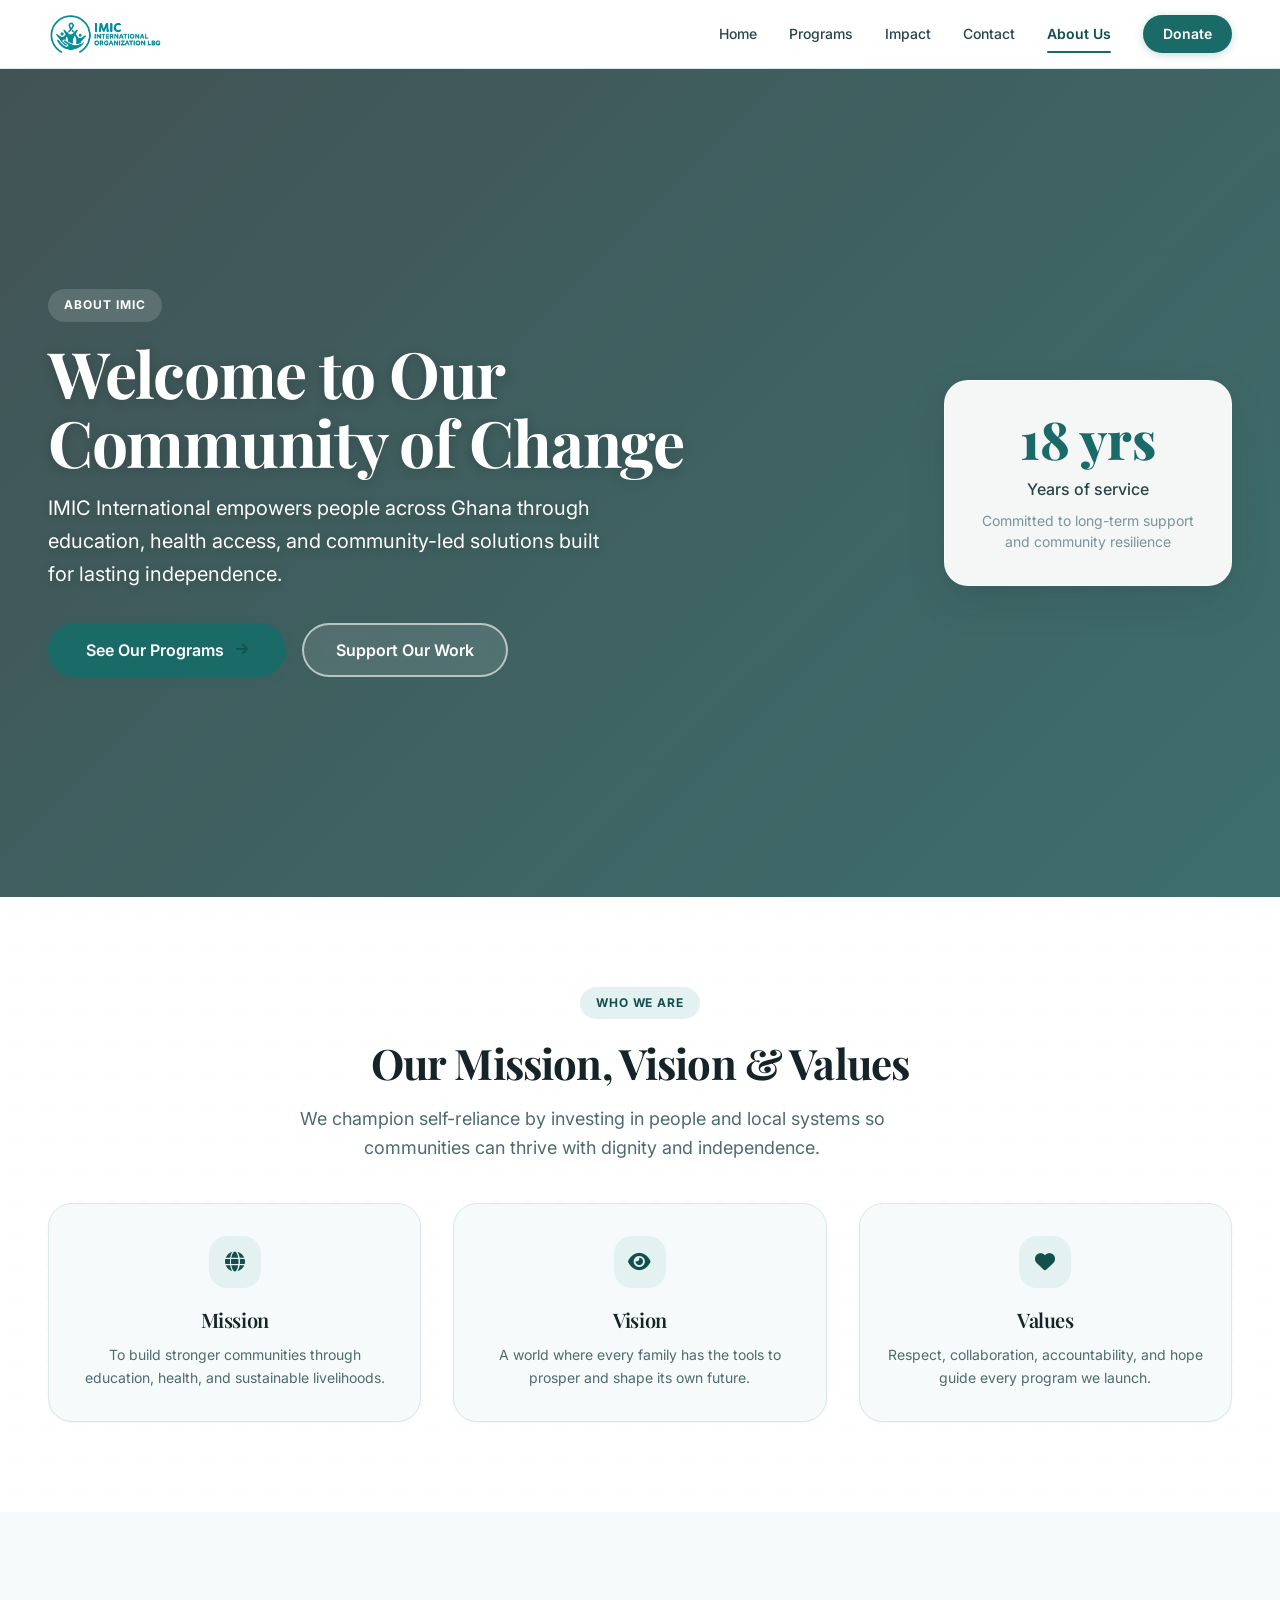
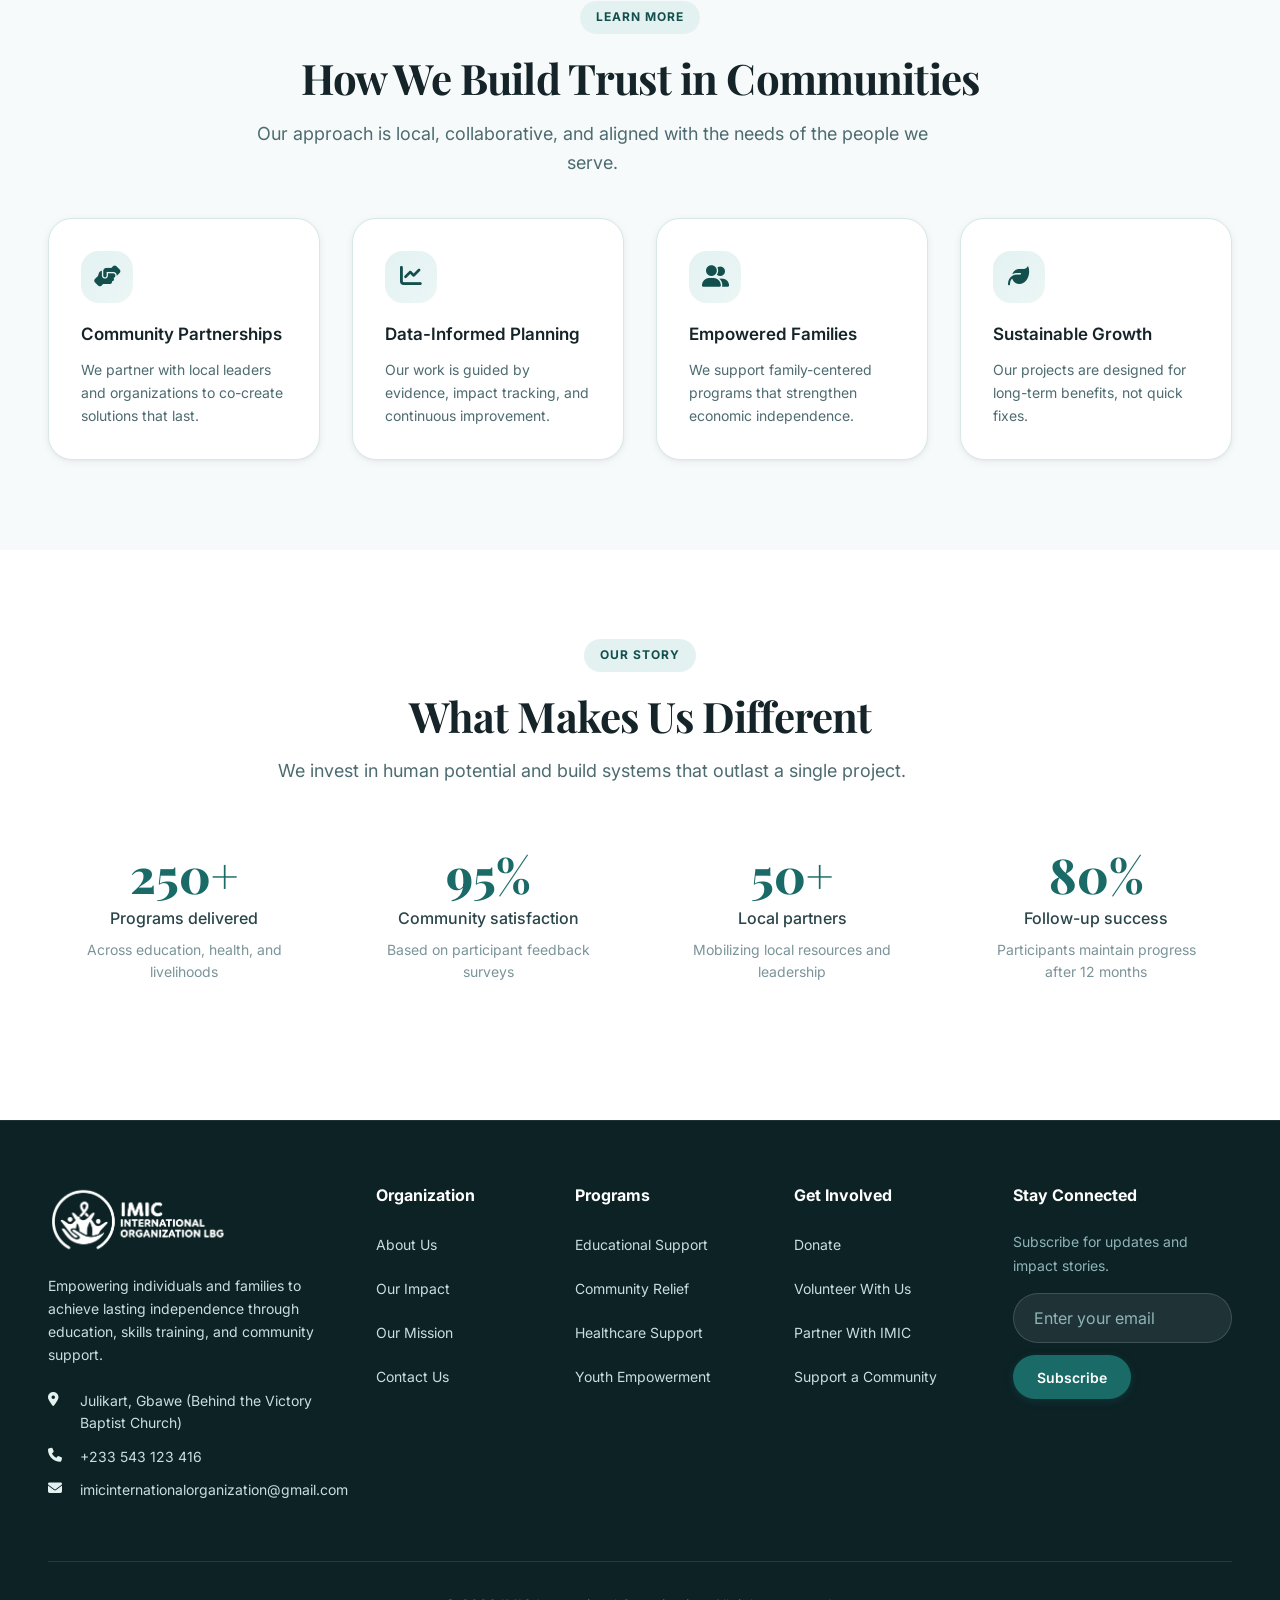
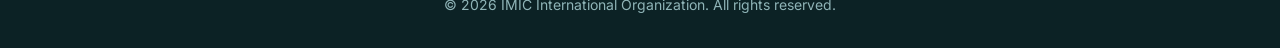
==== commit 5a4bcc1d: "editor changes" ====
--- a/about.html
+++ b/about.html
@@ -1,178 +1,212 @@
 <!DOCTYPE html>
 <html lang="en">
+
 <head>
   <meta charset="UTF-8" />
   <meta name="viewport" content="width=device-width, initial-scale=1.0, viewport-fit=cover" />
-  <meta name="description" content="About IMIC International Organization — our mission, values, and community-centered approach to sustainable change in Ghana." />
+  <meta name="description"
+    content="About IMIC International Organization — our mission, values, and community-centered approach to sustainable change in Ghana." />
   <title>IMIC | About Us</title>
   <link rel="preconnect" href="https://fonts.googleapis.com">
   <link rel="preconnect" href="https://fonts.gstatic.com" crossorigin>
-  <link href="https://fonts.googleapis.com/css2?family=Inter:opsz,wght@14..32,400;14..32,500;14..32,600;14..32,700&family=Playfair+Display:wght@600;700&display=swap" rel="stylesheet">
-  <link rel="stylesheet" href="https://cdnjs.cloudflare.com/ajax/libs/font-awesome/6.5.1/css/all.min.css" crossorigin="anonymous">
+  <link
+    href="https://fonts.googleapis.com/css2?family=Inter:opsz,wght@14..32,400;14..32,500;14..32,600;14..32,700&family=Playfair+Display:wght@600;700&display=swap"
+    rel="stylesheet">
+  <link rel="stylesheet" href="https://cdnjs.cloudflare.com/ajax/libs/font-awesome/6.5.1/css/all.min.css"
+    crossorigin="anonymous">
   <link rel="stylesheet" href="./styles.css">
 </head>
+
 <body>
 
-<a href="#main-content" class="skip-link">Skip to main content</a>
-
-<header class="navbar" role="banner">
-  <div class="container nav-container">
-    <div class="logo">
-      <a href="index.html" aria-label="IMIC International — Home">
-        <img src="./logo-full-colour.png" alt="IMIC International Organization" width="180" height="48">
-      </a>
+  <a href="#main-content" class="skip-link">Skip to main content</a>
+
+  <header class="navbar" role="banner">
+    <div class="container nav-container">
+      <div class="logo">
+        <a href="index.html" aria-label="IMIC International — Home">
+          <img src="./logo-full-colour.png" alt="IMIC International Organization" width="180" height="48">
+        </a>
+      </div>
+      <button class="mobile-toggle" id="mobileToggle" type="button" aria-label="Open menu" aria-controls="navLinks"
+        aria-expanded="false">
+        <i class="fas fa-bars" aria-hidden="true"></i>
+      </button>
+      <nav class="nav-links" id="navLinks" role="navigation" aria-label="Main navigation">
+        <a href="index.html">Home</a>
+        <a href="programs.html">Programs</a>
+        <a href="impact.html">Impact</a>
+        <a href="contact.html">Contact</a>
+        <a href="about.html">About Us</a>
+        <a href="donate.html" class="donate-nav">Donate</a>
+      </nav>
     </div>
-    <button class="mobile-toggle" id="mobileToggle" type="button" aria-label="Open menu" aria-controls="navLinks" aria-expanded="false">
-      <i class="fas fa-bars" aria-hidden="true"></i>
-    </button>
-    <nav class="nav-links" id="navLinks" role="navigation" aria-label="Main navigation">
-      <a href="index.html">Home</a>
-      <a href="programs.html">Programs</a>
-      <a href="impact.html">Impact</a>
-      <a href="contact.html">Contact</a>
-      <a href="about.html">About Us</a>
-      <a href="donate.html" class="donate-nav">Donate</a>
-    </nav>
-  </div>
-</header>
-
-<main id="main-content">
-  <section class="hero hero--about" aria-labelledby="hero-heading">
-    <div class="container hero-grid" data-reveal>
-      <div class="hero-content">
-        <div class="badge">About IMIC</div>
-        <h1 id="hero-heading">Welcome to Our Community of Change</h1>
-        <p class="hero-lead">IMIC International empowers people across Ghana through education, health access, and community-led solutions built for lasting independence.</p>
-        <div class="hero-buttons">
-          <a href="programs.html" class="btn btn-lg">See Our Programs <i class="fas fa-arrow-right" aria-hidden="true"></i></a>
-          <a href="donate.html" class="btn btn-outline-light btn-lg">Support Our Work</a>
-        </div>
-      </div>
-      <div class="hero-stat">
-        <div class="stat-number counter" data-target="18" data-suffix=" yrs">0</div>
-        <div class="stat-label">Years of service</div>
-        <div class="stat-desc">Committed to long-term support and community resilience</div>
+  </header>
+
+  <main id="main-content">
+    <section class="hero hero--about" aria-labelledby="hero-heading">
+      <div class="container hero-grid" data-reveal>
+        <div class="hero-content">
+          <div class="badge">About IMIC</div>
+          <h1 id="hero-heading">Welcome to Our Community of Change</h1>
+          <p class="hero-lead">IMIC International empowers people across Ghana through education, health access, and
+            community-led solutions built for lasting independence.</p>
+          <div class="hero-buttons">
+            <a href="programs.html" class="btn btn-lg">See Our Programs <i class="fas fa-arrow-right"
+                aria-hidden="true"></i></a>
+            <a href="donate.html" class="btn btn-outline-light btn-lg">Support Our Work</a>
+          </div>
+        </div>
+        <div class="hero-stat">
+          <div class="stat-number counter" data-target="18" data-suffix=" yrs">0</div>
+          <div class="stat-label">Years of service</div>
+          <div class="stat-desc">Committed to long-term support and community resilience</div>
+        </div>
+      </div>
+    </section>
+
+    <section class="section approach" aria-labelledby="mission-heading">
+      <div class="container" data-reveal>
+        <div class="section-header">
+          <div class="badge">Who we are</div>
+          <h2 id="mission-heading" class="section-title">Our Mission, Vision &amp; Values</h2>
+          <p class="section-sub">We champion self-reliance by investing in people and local systems so communities can
+            thrive with dignity and independence.</p>
+        </div>
+        <div class="approach-grid">
+          <article class="approach-card">
+            <div class="card-icon" aria-hidden="true"><i class="fas fa-globe"></i></div>
+            <h3>Mission</h3>
+            <p>To build stronger communities through education, health, and sustainable livelihoods.</p>
+          </article>
+          <article class="approach-card">
+            <div class="card-icon" aria-hidden="true"><i class="fas fa-eye"></i></div>
+            <h3>Vision</h3>
+            <p>A world where every family has the tools to prosper and shape its own future.</p>
+          </article>
+          <article class="approach-card">
+            <div class="card-icon" aria-hidden="true"><i class="fas fa-heart"></i></div>
+            <h3>Values</h3>
+            <p>Respect, collaboration, accountability, and hope guide every program we launch.</p>
+          </article>
+        </div>
+      </div>
+    </section>
+
+    <section class="section programs" aria-labelledby="trust-heading">
+      <div class="container" data-reveal>
+        <div class="section-header">
+          <div class="badge">Learn more</div>
+          <h2 id="trust-heading" class="section-title">How We Build Trust in Communities</h2>
+          <p class="section-sub">Our approach is local, collaborative, and aligned with the needs of the people we
+            serve.</p>
+        </div>
+        <div class="programs-grid">
+          <article class="program-card">
+            <div class="card-icon" aria-hidden="true"><i class="fas fa-hands-helping"></i></div>
+            <h4>Community Partnerships</h4>
+            <p>We partner with local leaders and organizations to co-create solutions that last.</p>
+          </article>
+          <article class="program-card">
+            <div class="card-icon" aria-hidden="true"><i class="fas fa-chart-line"></i></div>
+            <h4>Data-Informed Planning</h4>
+            <p>Our work is guided by evidence, impact tracking, and continuous improvement.</p>
+          </article>
+          <article class="program-card">
+            <div class="card-icon" aria-hidden="true"><i class="fas fa-user-friends"></i></div>
+            <h4>Empowered Families</h4>
+            <p>We support family-centered programs that strengthen economic independence.</p>
+          </article>
+          <article class="program-card">
+            <div class="card-icon" aria-hidden="true"><i class="fas fa-leaf"></i></div>
+            <h4>Sustainable Growth</h4>
+            <p>Our projects are designed for long-term benefits, not quick fixes.</p>
+          </article>
+        </div>
+      </div>
+    </section>
+
+    <section class="section impact-stats" aria-labelledby="different-heading">
+      <div class="container" data-reveal>
+        <div class="section-header">
+          <div class="badge">Our story</div>
+          <h2 id="different-heading" class="section-title">What Makes Us Different</h2>
+          <p class="section-sub">We invest in human potential and build systems that outlast a single project.</p>
+        </div>
+        <div class="stats-container">
+          <div class="stat-block">
+            <div class="stat-main">250+</div>
+            <div>Programs delivered</div><small>Across education, health, and livelihoods</small>
+          </div>
+          <div class="stat-block">
+            <div class="stat-main">95%</div>
+            <div>Community satisfaction</div><small>Based on participant feedback surveys</small>
+          </div>
+          <div class="stat-block">
+            <div class="stat-main">50+</div>
+            <div>Local partners</div><small>Mobilizing local resources and leadership</small>
+          </div>
+          <div class="stat-block">
+            <div class="stat-main">80%</div>
+            <div>Follow-up success</div><small>Participants maintain progress after 12 months</small>
+          </div>
+        </div>
+      </div>
+    </section>
+  </main>
+
+  <footer class="site-footer" role="contentinfo">
+    <div class="container">
+      <div class="footer-grid-modern">
+        <div class="footer-brand">
+          <img src="./logo-white.png" alt="IMIC International Organization" width="180" height="48" loading="lazy">
+          <p>Empowering individuals and families to achieve lasting independence through education, skills training, and
+            community support.</p>
+          <div class="contact-info">
+            <p><i class="fas fa-map-marker-alt" aria-hidden="true"></i> Julikart, Gbawe (Behind the Victory Baptist
+              Church)</p>
+            <p><i class="fas fa-phone" aria-hidden="true"></i> <a href="tel:+233543123416">+233 543 123 416</a></p>
+            <p><i class="fas fa-envelope" aria-hidden="true"></i> <a
+                href="mailto:imicinternationalorganization@gmail.com">imicinternationalorganization@gmail.com</a></p>
+          </div>
+        </div>
+        <div class="footer-col">
+          <h4>Organization</h4>
+          <a href="about.html">About Us</a>
+          <a href="impact.html">Our Impact</a>
+          <a href="about.html">Our Mission</a>
+          <a href="contact.html">Contact Us</a>
+        </div>
+        <div class="footer-col">
+          <h4>Programs</h4>
+          <a href="programs.html">Educational Support</a>
+          <a href="programs.html">Community Relief</a>
+          <a href="programs.html">Healthcare Support</a>
+          <a href="programs.html">Youth Empowerment</a>
+        </div>
+        <div class="footer-col">
+          <h4>Get Involved</h4>
+          <a href="donate.html">Donate</a>
+          <a href="contact.html">Volunteer With Us</a>
+          <a href="contact.html">Partner With IMIC</a>
+          <a href="donate.html">Support a Community</a>
+        </div>
+        <div class="footer-newsletter">
+          <h4>Stay Connected</h4>
+          <p>Subscribe for updates and impact stories.</p>
+          <div class="newsletter-form">
+            <label for="newsEmail" class="sr-only">Email address</label>
+            <input type="email" id="newsEmail" placeholder="Enter your email" autocomplete="email" required>
+            <button type="button" id="subscribeBtn">Subscribe</button>
+          </div>
+        </div>
+      </div>
+      <div class="footer-bottom">
+        <div>© <span id="year"></span> IMIC International Organization. All rights reserved.</div>
       </div>
     </div>
-  </section>
-
-  <section class="section approach" aria-labelledby="mission-heading">
-    <div class="container" data-reveal>
-      <div class="section-header">
-        <div class="badge">Who we are</div>
-        <h2 id="mission-heading" class="section-title">Our Mission, Vision &amp; Values</h2>
-        <p class="section-sub">We champion self-reliance by investing in people and local systems so communities can thrive with dignity and independence.</p>
-      </div>
-      <div class="approach-grid">
-        <article class="approach-card">
-          <div class="card-icon" aria-hidden="true"><i class="fas fa-globe"></i></div>
-          <h3>Mission</h3>
-          <p>To build stronger communities through education, health, and sustainable livelihoods.</p>
-        </article>
-        <article class="approach-card">
-          <div class="card-icon" aria-hidden="true"><i class="fas fa-eye"></i></div>
-          <h3>Vision</h3>
-          <p>A world where every family has the tools to prosper and shape its own future.</p>
-        </article>
-        <article class="approach-card">
-          <div class="card-icon" aria-hidden="true"><i class="fas fa-heart"></i></div>
-          <h3>Values</h3>
-          <p>Respect, collaboration, accountability, and hope guide every program we launch.</p>
-        </article>
-      </div>
-    </div>
-  </section>
-
-  <section class="section programs" aria-labelledby="trust-heading">
-    <div class="container" data-reveal>
-      <div class="section-header">
-        <div class="badge">Learn more</div>
-        <h2 id="trust-heading" class="section-title">How We Build Trust in Communities</h2>
-        <p class="section-sub">Our approach is local, collaborative, and aligned with the needs of the people we serve.</p>
-      </div>
-      <div class="programs-grid">
-        <article class="program-card">
-          <div class="card-icon" aria-hidden="true"><i class="fas fa-hands-helping"></i></div>
-          <h4>Community Partnerships</h4>
-          <p>We partner with local leaders and organizations to co-create solutions that last.</p>
-        </article>
-        <article class="program-card">
-          <div class="card-icon" aria-hidden="true"><i class="fas fa-chart-line"></i></div>
-          <h4>Data-Informed Planning</h4>
-          <p>Our work is guided by evidence, impact tracking, and continuous improvement.</p>
-        </article>
-        <article class="program-card">
-          <div class="card-icon" aria-hidden="true"><i class="fas fa-user-friends"></i></div>
-          <h4>Empowered Families</h4>
-          <p>We support family-centered programs that strengthen economic independence.</p>
-        </article>
-        <article class="program-card">
-          <div class="card-icon" aria-hidden="true"><i class="fas fa-leaf"></i></div>
-          <h4>Sustainable Growth</h4>
-          <p>Our projects are designed for long-term benefits, not quick fixes.</p>
-        </article>
-      </div>
-    </div>
-  </section>
-
-  <section class="section impact-stats" aria-labelledby="different-heading">
-    <div class="container" data-reveal>
-      <div class="section-header">
-        <div class="badge">Our story</div>
-        <h2 id="different-heading" class="section-title">What Makes Us Different</h2>
-        <p class="section-sub">We invest in human potential and build systems that outlast a single project.</p>
-      </div>
-      <div class="stats-container">
-        <div class="stat-block"><div class="stat-main">250+</div><div>Programs delivered</div><small>Across education, health, and livelihoods</small></div>
-        <div class="stat-block"><div class="stat-main">95%</div><div>Community satisfaction</div><small>Based on participant feedback surveys</small></div>
-        <div class="stat-block"><div class="stat-main">50+</div><div>Local partners</div><small>Mobilizing local resources and leadership</small></div>
-        <div class="stat-block"><div class="stat-main">80%</div><div>Follow-up success</div><small>Participants maintain progress after 12 months</small></div>
-      </div>
-    </div>
-  </section>
-</main>
-
-<footer class="site-footer" role="contentinfo">
-  <div class="container">
-    <div class="footer-grid-modern">
-      <div class="footer-brand">
-        <img src="./logo-white.png" alt="IMIC International Organization" width="180" height="48" loading="lazy">
-        <p>Empowering individuals and families to achieve lasting independence through education, skills training, and community support.</p>
-      </div>
-      <div class="footer-col">
-        <h4>Organization</h4>
-        <a href="about.html">About Us</a>
-        <a href="impact.html">Our Impact</a>
-        <a href="about.html">Our Mission</a>
-        <a href="contact.html">Contact Us</a>
-      </div>
-      <div class="footer-col">
-        <h4>Programs</h4>
-        <a href="programs.html">Educational Support</a>
-        <a href="programs.html">Community Relief</a>
-        <a href="programs.html">Healthcare Support</a>
-        <a href="programs.html">Youth Empowerment</a>
-      </div>
-      <div class="footer-col">
-        <h4>Get Involved</h4>
-        <a href="donate.html">Donate</a>
-        <a href="contact.html">Volunteer With Us</a>
-        <a href="contact.html">Partner With IMIC</a>
-        <a href="donate.html">Support a Community</a>
-      </div>
-      <div class="footer-newsletter">
-        <h4>Stay Connected</h4>
-        <p>Subscribe for updates and impact stories.</p>
-        <div class="newsletter-form">
-          <label for="newsEmail" class="sr-only">Email address</label>
-          <input type="email" id="newsEmail" placeholder="Enter your email" autocomplete="email" required>
-          <button type="button" id="subscribeBtn">Subscribe</button>
-        </div>
-      </div>
-    </div>
-    <div class="footer-bottom"><div>© <span id="year"></span> IMIC International Organization. All rights reserved.</div></div>
-  </div>
-</footer>
-<script src="./script.js" defer></script>
+  </footer>
+  <script src="./script.js" defer></script>
 </body>
-</html>
+
+</html>
--- a/styles.css
+++ b/styles.css
@@ -666,6 +666,7 @@
   flex-wrap: wrap;
   align-items: center;
   gap: var(--space-4);
+  margin-top: clamp(var(--space-6), 3vw, var(--space-8));
 }
 
 .hero-buttons .btn:first-child {
@@ -904,36 +905,66 @@
 
 .programs-grid {
   display: grid;
-  grid-template-columns: repeat(auto-fit, minmax(280px, 1fr));
-  gap: var(--space-6);
+  grid-template-columns: repeat(auto-fit, minmax(250px, 1fr));
+  gap: clamp(var(--space-6), 3vw, var(--space-8));
   align-items: stretch;
   position: relative;
   z-index: 2;
+  margin-top: var(--space-4);
 }
 
 .program-card {
   background: var(--white);
   border-radius: var(--radius-card);
-  padding: var(--space-7) var(--space-6);
+  padding: clamp(var(--space-6), 3vw, var(--space-8));
   box-shadow: var(--shadow-sm);
   border: 1px solid var(--border);
   display: flex;
   flex-direction: column;
+  gap: var(--space-3);
   height: 100%;
+  transition: transform var(--duration-base) var(--ease-out), box-shadow var(--duration-base) var(--ease-out), border-color var(--duration-base) var(--ease-out);
 }
 
 .program-card:hover {
-  transform: translateY(-4px);
+  transform: translateY(-6px);
   border-color: var(--border-hover);
-  box-shadow: var(--shadow-card-hover);
+  box-shadow: var(--shadow-md);
 }
 
 .program-card .card-icon {
+  width: 52px;
+  height: 52px;
+  border-radius: var(--radius-md);
+  background: linear-gradient(135deg, var(--accent-light) 0%, rgba(227, 242, 241, 0.7) 100%);
+  display: flex;
+  align-items: center;
+  justify-content: center;
   margin-inline: 0;
+  margin-bottom: var(--space-2);
+  transition: background var(--duration-base) var(--ease-out), transform var(--duration-fast) var(--ease-out);
+}
+
+.program-card:hover .card-icon {
+  background: var(--accent);
+  transform: scale(1.05);
+}
+
+.program-card .card-icon i {
+  font-size: 1.35rem;
+  color: var(--accent-dark);
+  transition: color var(--duration-base) var(--ease-out);
+}
+
+.program-card:hover .card-icon i {
+  color: var(--white);
 }
 
 .program-card h4 {
-  margin-bottom: var(--space-3);
+  font-family: var(--font-sans);
+  font-size: var(--text-md);
+  font-weight: var(--weight-semibold);
+  color: var(--ink);
 }
 
 .program-card p {
@@ -2342,3 +2373,136 @@
     max-width: 1400px;
   }
 }
+
+/* ---------- HEALTHCARE SUPPORT SPOTLIGHT ---------- */
+.healthcare-spotlight-card {
+  background: var(--white);
+  border: 1px solid var(--border);
+  border-left: 5px solid var(--accent);
+  border-radius: var(--radius-card);
+  padding: clamp(var(--space-6), 4vw, var(--space-8));
+  box-shadow: var(--shadow-md);
+  margin-top: var(--space-8);
+  position: relative;
+  width: 100%;
+  box-sizing: border-box;
+}
+
+.healthcare-spotlight-badge {
+  display: inline-flex;
+  align-items: center;
+  gap: var(--space-2);
+  background: var(--accent-light);
+  color: var(--accent-dark);
+  font-size: var(--text-xs);
+  font-weight: var(--weight-bold);
+  text-transform: uppercase;
+  letter-spacing: 0.08em;
+  padding: 6px 14px;
+  border-radius: var(--radius-pill);
+  margin-bottom: var(--space-4);
+  max-width: 100%;
+  white-space: normal;
+  line-height: 1.4;
+}
+
+.healthcare-spotlight-badge i {
+  color: #e63946;
+}
+
+.healthcare-spotlight-title {
+  font-family: var(--font-display);
+  font-size: clamp(var(--text-xl), 2.5vw, var(--text-3xl));
+  font-weight: var(--weight-bold);
+  color: var(--ink);
+  margin-bottom: var(--space-4);
+  line-height: var(--leading-tight);
+}
+
+.healthcare-spotlight-body {
+  font-size: var(--text-base);
+  color: var(--ink-light);
+  line-height: var(--leading-relaxed);
+  margin-bottom: var(--space-5);
+}
+
+.healthcare-checklist {
+  list-style: none;
+  display: grid;
+  grid-template-columns: repeat(auto-fit, minmax(240px, 1fr));
+  gap: var(--space-4);
+  margin-block: var(--space-6);
+}
+
+.healthcare-checklist li {
+  display: flex;
+  align-items: flex-start;
+  gap: var(--space-3);
+  background: var(--bg-soft);
+  padding: var(--space-4) var(--space-5);
+  border-radius: var(--radius-md);
+  border: 1px solid var(--border);
+  font-size: var(--text-sm);
+  font-weight: var(--weight-medium);
+  color: var(--ink);
+  box-shadow: var(--shadow-xs);
+  transition: transform var(--duration-fast) var(--ease-out), border-color var(--duration-fast) var(--ease-out);
+}
+
+.healthcare-checklist li:hover {
+  transform: translateY(-2px);
+  border-color: var(--border-hover);
+}
+
+.healthcare-checklist li i {
+  color: var(--accent);
+  font-size: 1.1rem;
+  margin-top: 2px;
+  flex-shrink: 0;
+}
+
+.healthcare-spotlight-footer {
+  background: var(--accent-light);
+  padding: var(--space-5) var(--space-6);
+  border-radius: var(--radius-md);
+  display: flex;
+  align-items: center;
+  justify-content: space-between;
+  flex-wrap: wrap;
+  gap: var(--space-5);
+  border: 1px solid var(--border);
+  width: 100%;
+  box-sizing: border-box;
+}
+
+.healthcare-spotlight-footer p {
+  font-size: var(--text-sm);
+  color: var(--ink-light);
+  font-weight: var(--weight-medium);
+  line-height: var(--leading-relaxed);
+  flex: 1 1 280px;
+  margin: 0;
+}
+
+.healthcare-spotlight-footer .btn {
+  flex-shrink: 0;
+}
+
+.btn-sm {
+  padding: 0.5rem 1.25rem;
+  font-size: var(--text-sm);
+  min-height: 40px;
+}
+
+@media (max-width: 992px) {
+  .healthcare-spotlight-footer {
+    flex-direction: column;
+    align-items: stretch;
+  }
+
+  .healthcare-spotlight-footer .btn {
+    width: 100%;
+  }
+}
+
+
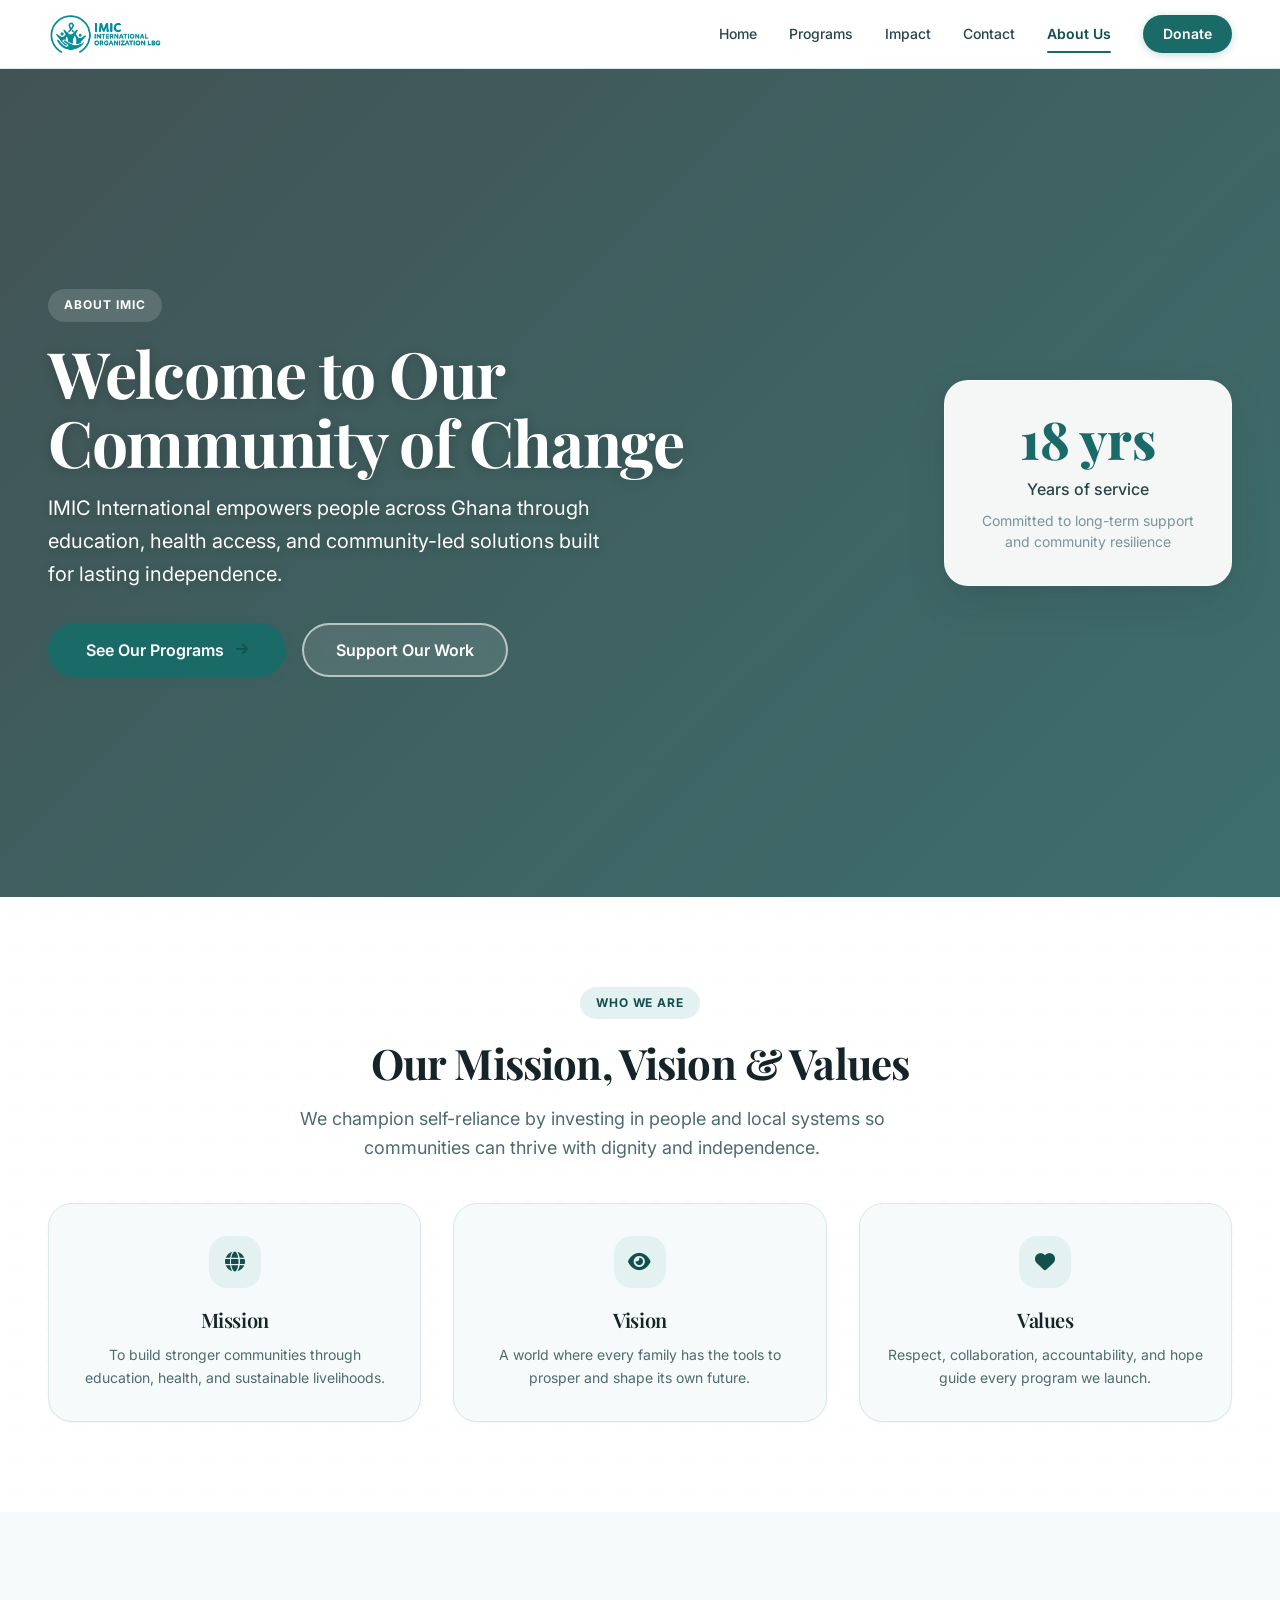
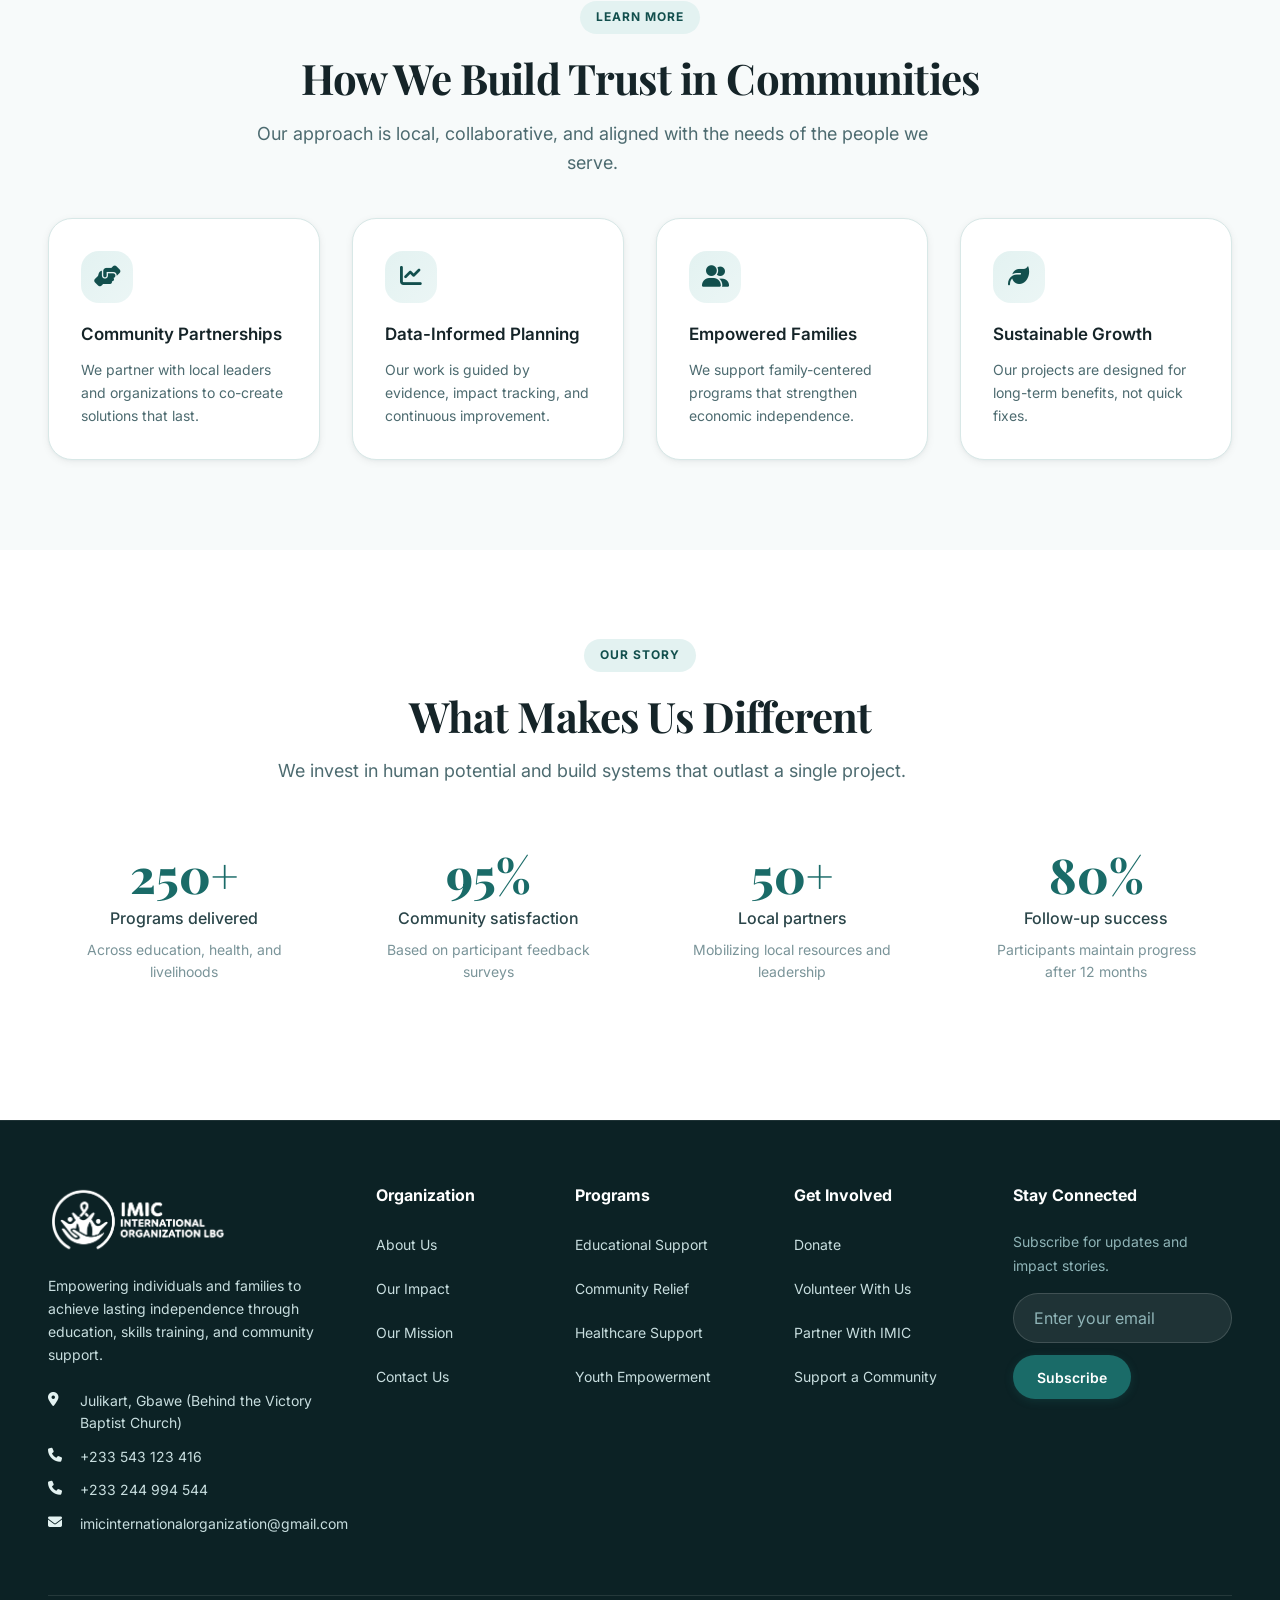
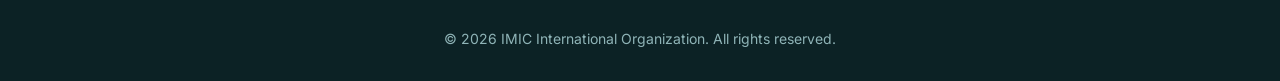
==== commit 2b0aa69b: "updated contacts" ====
--- a/about.html
+++ b/about.html
@@ -166,6 +166,7 @@
             <p><i class="fas fa-map-marker-alt" aria-hidden="true"></i> Julikart, Gbawe (Behind the Victory Baptist
               Church)</p>
             <p><i class="fas fa-phone" aria-hidden="true"></i> <a href="tel:+233543123416">+233 543 123 416</a></p>
+            <p><i class="fas fa-phone" aria-hidden="true"></i> <a href="tel:+233244994544">+233 244 994 544</a></p>
             <p><i class="fas fa-envelope" aria-hidden="true"></i> <a
                 href="mailto:imicinternationalorganization@gmail.com">imicinternationalorganization@gmail.com</a></p>
           </div>
